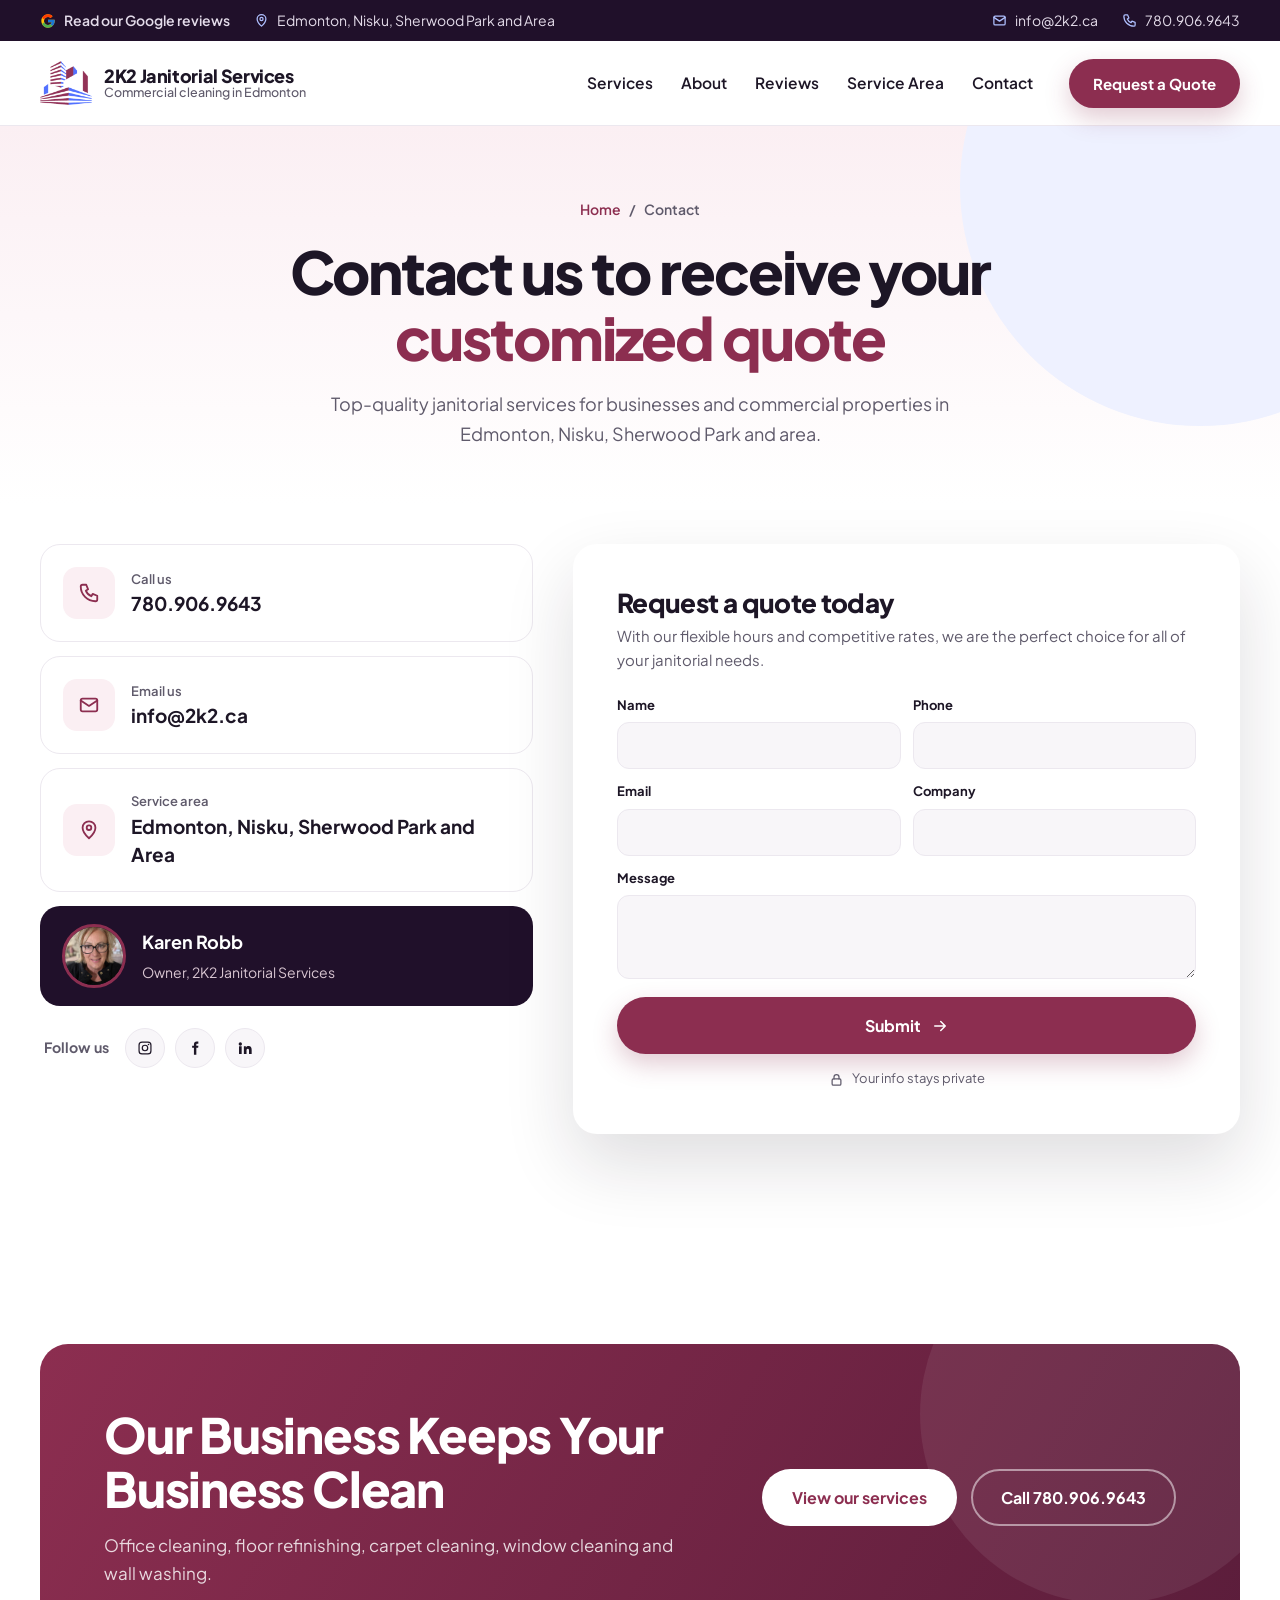
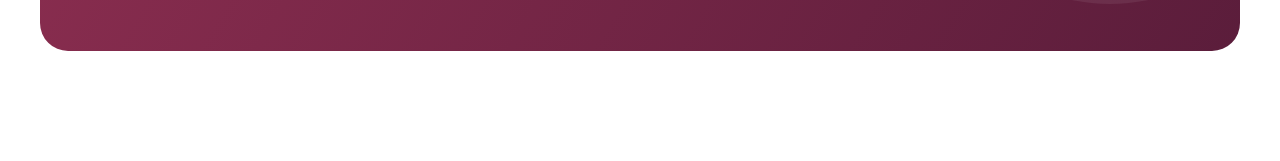
==== contact-v2.html @ 709d6f64 "Add Home V2 and Contact V2 pages (Maid Green style layout, owner section for Karen Robb, Google revi" ====
<!DOCTYPE html>
<html lang="en">
<head>
<meta charset="utf-8">
<meta name="viewport" content="width=device-width, initial-scale=1, viewport-fit=cover">
<title>Contact | 2K2 Janitorial Services</title>
<meta name="description" content="We promise and deliver satisfaction by personalising our service for you! Commercial and office cleaning in Edmonton, Nisku, Sherwood Park and area.">
<link rel="icon" href="images/2k2-logo.png">
<link rel="preconnect" href="https://fonts.googleapis.com">
<link rel="preconnect" href="https://fonts.gstatic.com" crossorigin>
<link href="https://fonts.googleapis.com/css2?family=Plus+Jakarta+Sans:wght@400;500;600;700;800&display=swap" rel="stylesheet">
<script>document.documentElement.classList.add('js')</script>
<link rel="stylesheet" href="css/v2.css">
</head>
<body>

<div class="strip">
  <div class="wrap">
    <div class="l">
      <a class="g" href="home-v2.html#reviews"><svg class="glogo" viewBox="0 0 48 48" aria-hidden="true"><path fill="#FFC107" d="M43.6 20.1H42V20H24v8h11.3C33.7 32.7 29.2 36 24 36c-6.6 0-12-5.4-12-12s5.4-12 12-12c3.1 0 5.8 1.2 7.9 3.1l5.7-5.7C34 6.1 29.3 4 24 4 13 4 4 13 4 24s9 20 20 20 20-9 20-20c0-1.3-.1-2.6-.4-3.9z"/><path fill="#FF3D00" d="m6.3 14.7 6.6 4.8C14.7 15.1 19 12 24 12c3.1 0 5.8 1.2 7.9 3.1l5.7-5.7C34 6.1 29.3 4 24 4 16.3 4 9.7 8.3 6.3 14.7z"/><path fill="#4CAF50" d="M24 44c5.2 0 9.9-2 13.4-5.2l-6.2-5.2C29.2 35.1 26.7 36 24 36c-5.2 0-9.6-3.3-11.3-8l-6.5 5C9.5 39.6 16.2 44 24 44z"/><path fill="#1976D2" d="M43.6 20.1H42V20H24v8h11.3c-.8 2.2-2.2 4.2-4.1 5.6l6.2 5.2C37 39.2 44 34 44 24c0-1.3-.1-2.6-.4-3.9z"/></svg><span id="stripRating">Read our Google reviews</span></a>
      <span style="display:inline-flex;align-items:center;gap:8px"><svg class="ico" viewBox="0 0 24 24"><path d="M12 21s-7-6.2-7-11.5a7 7 0 0 1 14 0C19 14.8 12 21 12 21z"/><circle cx="12" cy="9.5" r="2.5"/></svg>Edmonton, Nisku, Sherwood Park and Area</span>
    </div>
    <div class="r">
      <a href="mailto:info@2k2.ca?subject=Quote"><svg class="ico" viewBox="0 0 24 24"><rect x="3" y="5" width="18" height="14" rx="2"/><path d="m3 7 9 6 9-6"/></svg>info@2k2.ca</a>
      <a href="tel:1-780-906-9643"><svg class="ico" viewBox="0 0 24 24"><path d="M5 3h4l2 5-2.5 1.5a11 11 0 0 0 6 6L16 13l5 2v4a2 2 0 0 1-2 2A16 16 0 0 1 3 5a2 2 0 0 1 2-2z"/></svg>780.906.9643</a>
    </div>
  </div>
</div>

<header class="site" id="top">
  <div class="wrap">
    <a class="brand" href="home-v2.html"><img src="images/2k2-logo.png" alt="2K2 Janitorial Services logo"><b>2K2 Janitorial Services<small>Commercial cleaning in Edmonton</small></b></a>
    <nav class="main" aria-label="Main">
      <a href="home-v2.html#services">Services</a>
      <a href="home-v2.html#about">About</a>
      <a href="home-v2.html#reviews">Reviews</a>
      <a href="home-v2.html#service-area">Service Area</a>
      <a href="contact-v2.html">Contact</a>
    </nav>
    <a class="btn main" href="contact-v2.html">Request a Quote</a>
  </div>
</header>

<main>
  <section class="page-hero">
    <div class="wrap">
      <nav class="crumbs" aria-label="Breadcrumb"><a href="home-v2.html">Home</a><span>/</span>Contact</nav>
      <h1>Contact us to receive your <span>customized quote</span></h1>
      <p>Top-quality janitorial services for businesses and commercial properties in Edmonton, Nisku, Sherwood Park and area.</p>
    </div>
  </section>

  <section class="contact-main">
    <div class="wrap">
      <div class="c-info">
        <a class="c-card" href="tel:1-780-906-9643"><i><svg class="ico" viewBox="0 0 24 24"><path d="M5 3h4l2 5-2.5 1.5a11 11 0 0 0 6 6L16 13l5 2v4a2 2 0 0 1-2 2A16 16 0 0 1 3 5a2 2 0 0 1 2-2z"/></svg></i><span><small>Call us</small><b>780.906.9643</b></span></a>
        <a class="c-card" href="mailto:info@2k2.ca?subject=Quote"><i><svg class="ico" viewBox="0 0 24 24"><rect x="3" y="5" width="18" height="14" rx="2"/><path d="m3 7 9 6 9-6"/></svg></i><span><small>Email us</small><b>info@2k2.ca</b></span></a>
        <div class="c-card"><i><svg class="ico" viewBox="0 0 24 24"><path d="M12 21s-7-6.2-7-11.5a7 7 0 0 1 14 0C19 14.8 12 21 12 21z"/><circle cx="12" cy="9.5" r="2.5"/></svg></i><span><small>Service area</small><b>Edmonton, Nisku, Sherwood Park and Area</b></span></div>
        <div class="c-owner">
          <img src="images/karen-robb.jpg" alt="Karen Robb, owner of 2K2 Janitorial Services">
          <span><b>Karen Robb</b><small>Owner, 2K2 Janitorial Services</small></span>
        </div>
        <div class="c-follow"><small>Follow us</small><div class="social dark">
          <a href="https://www.instagram.com/2k2janitorial/?hl=en" aria-label="Instagram" target="_blank" rel="noopener"><svg viewBox="0 0 24 24"><path d="M12 7a5 5 0 1 0 0 10 5 5 0 0 0 0-10zm0 8.2a3.2 3.2 0 1 1 0-6.4 3.2 3.2 0 0 1 0 6.4zM17.3 5.5a1.2 1.2 0 1 0 0 2.4 1.2 1.2 0 0 0 0-2.4z"/><path d="M7.5 2.2h9a5.3 5.3 0 0 1 5.3 5.3v9a5.3 5.3 0 0 1-5.3 5.3h-9a5.3 5.3 0 0 1-5.3-5.3v-9a5.3 5.3 0 0 1 5.3-5.3zm0 1.8A3.5 3.5 0 0 0 4 7.5v9A3.5 3.5 0 0 0 7.5 20h9a3.5 3.5 0 0 0 3.5-3.5v-9A3.5 3.5 0 0 0 16.5 4h-9z"/></svg></a>
          <a href="https://www.facebook.com/2k2janitorial/" aria-label="Facebook" target="_blank" rel="noopener"><svg viewBox="0 0 24 24"><path d="M14 8.5V6.8c0-.8.2-1.2 1.4-1.2H17V2.4c-.3 0-1.3-.1-2.5-.1-2.5 0-4.1 1.5-4.1 4.3v1.9H7.7v3.3h2.7V22H14V11.8h2.7l.4-3.3H14z"/></svg></a>
          <a href="https://www.linkedin.com/company/2k2-janitorial/about/" aria-label="LinkedIn" target="_blank" rel="noopener"><svg viewBox="0 0 24 24"><path d="M4.98 3.5a2.5 2.5 0 1 1 0 5 2.5 2.5 0 0 1 0-5zM3 9.5h4V21H3V9.5zm6.5 0h3.8v1.6h.1c.5-1 1.8-2 3.8-2 4 0 4.8 2.6 4.8 6V21h-4v-5.1c0-1.2 0-2.8-1.7-2.8s-2 1.3-2 2.7V21h-4V9.5z"/></svg></a>
        </div></div>
      </div>

      <div class="quote big" id="quote">
        <h2>Request a quote today</h2>
        <p>With our flexible hours and competitive rates, we are the perfect choice for all of your janitorial needs.</p>
        <form id="quoteForm">
          <label>Name<input name="name" autocomplete="name" required></label>
          <label>Phone<input name="phone" type="tel" autocomplete="tel"></label>
          <label>Email<input name="email" type="email" autocomplete="email" required></label>
          <label>Company<input name="company" autocomplete="organization"></label>
          <label class="full">Message<textarea name="message"></textarea></label>
          <button class="btn main" type="submit">Submit <svg class="ico" viewBox="0 0 24 24"><path d="M5 12h14M13 6l6 6-6 6"/></svg></button>
          <p class="private"><svg class="ico" viewBox="0 0 24 24"><rect x="5" y="11" width="14" height="10" rx="2"/><path d="M8 11V8a4 4 0 0 1 8 0v3"/></svg>Your info stays private</p>
        </form>
        <div class="thanks" id="thanks" hidden><i><svg class="ico" viewBox="0 0 24 24"><path d="m5 12 5 5 9-10"/></svg></i><h3>Thanks for submitting!</h3><p>Your email app has opened with your details. Send it and we will be in touch.</p></div>
      </div>
    </div>
  </section>

  <section class="cta">
    <div class="wrap">
      <div class="cta-box">
        <div>
          <h2>Our Business Keeps Your Business Clean</h2>
          <p>Office cleaning, floor refinishing, carpet cleaning, window cleaning and wall washing.</p>
        </div>
        <div class="btns">
          <a class="btn white" href="home-v2.html#services">View our services</a>
          <a class="btn line" href="tel:1-780-906-9643">Call 780.906.9643</a>
        </div>
      </div>
    </div>
  </section>
</main>

<script>
document.getElementById('quoteForm').addEventListener('submit',function(e){
  e.preventDefault();
  var f=new FormData(this),body='';
  f.forEach(function(v,k){if(v)body+=k.charAt(0).toUpperCase()+k.slice(1)+': '+v+'\n'});
  location.href='mailto:info@2k2.ca?subject='+encodeURIComponent('Quote request'+(f.get('company')?': '+f.get('company'):''))+'&body='+encodeURIComponent(body);
  this.hidden=true;document.getElementById('thanks').hidden=false;
});
document.getElementById('yr').textContent=new Date().getFullYear();
</script>
</body>
</html>
---- css/v2.css ----
:root{
  --plum:#8C2E50; --plum-d:#6F2240; --plum-l:#FBEFF3;
  --blue:#4F6EF7; --blue-l:#EEF1FF;
  --ink:#1D1626; --muted:#5F5A6B; --bg:#FFFFFF; --soft:#F8F6F9; --line:#ECE8EF;
  --night:#20102A;
  --r:20px;
  --font:"Plus Jakarta Sans",system-ui,-apple-system,"Segoe UI",Roboto,Arial,sans-serif;
  color-scheme:light;
}
*,*::before,*::after{box-sizing:border-box}
html{scroll-behavior:smooth;scroll-padding-top:96px}
body{margin:0;font-family:var(--font);color:var(--ink);background:var(--bg);font-size:17px;line-height:1.65;-webkit-font-smoothing:antialiased;overflow-x:hidden}
img{max-width:100%;display:block}
a{color:inherit}
a:focus-visible,button:focus-visible,input:focus-visible,select:focus-visible,textarea:focus-visible{outline:3px solid var(--blue);outline-offset:2px}
.wrap{width:min(1200px,100% - 48px);margin-inline:auto}
h1,h2,h3{margin:0;line-height:1.12;letter-spacing:-.025em;font-weight:800}
.ico{fill:none;stroke:currentColor;stroke-width:2;stroke-linecap:round;stroke-linejoin:round}
.btn{display:inline-flex;align-items:center;justify-content:center;gap:10px;white-space:nowrap;text-decoration:none;font:700 16px var(--font);padding:16px 28px;border-radius:999px;border:2px solid transparent;cursor:pointer;transition:background .2s,color .2s,transform .2s,box-shadow .2s}
.btn svg{width:18px;height:18px;flex:none}
.btn:hover{transform:translateY(-2px)}
.btn.main{background:var(--plum);color:#fff;box-shadow:0 10px 24px rgba(140,46,80,.25)}
.btn.main:hover{background:var(--plum-d)}
.btn.out{border-color:var(--ink);color:var(--ink);background:transparent}
.btn.out:hover{background:var(--ink);color:#fff}
.btn.white{background:#fff;color:var(--plum)}
.eyebrow{display:inline-block;font-size:13px;font-weight:800;letter-spacing:.14em;text-transform:uppercase;color:var(--plum);margin-bottom:14px}
.sec-head{text-align:center;max-width:740px;margin:0 auto 56px}
.sec-head h2{font-size:clamp(32px,3.8vw,48px)}
.sec-head p{color:var(--muted);margin:16px 0 0}
.stars{display:inline-flex;gap:2px}
.stars svg{width:16px;height:16px;fill:#F5B400}
.js .reveal{opacity:0;transform:translateY(24px);transition:opacity .7s ease,transform .7s ease}
.js .reveal.in{opacity:1;transform:none}

/* top strip */
.strip{background:var(--night);color:#E4DCEA;font-size:14px}
.strip .wrap{display:flex;justify-content:space-between;align-items:center;gap:16px;padding:9px 0}
.strip a{text-decoration:none;display:inline-flex;align-items:center;gap:8px}
.strip a:hover{color:#fff}
.strip svg.ico{width:15px;height:15px;color:#AFC0FF}
.strip .l,.strip .r{display:flex;gap:24px;align-items:center}
.strip .g{display:inline-flex;align-items:center;gap:8px;font-weight:600}
.strip .g svg{width:16px;height:16px}

/* header */
header.site{position:sticky;top:0;z-index:50;background:#fff;border-bottom:1px solid var(--line)}
header.site .wrap{height:84px;display:flex;align-items:center;gap:36px}
.brand{display:flex;align-items:center;gap:12px;text-decoration:none}
.brand img{width:52px}
.brand b{font-size:18px;font-weight:800;line-height:1.1;letter-spacing:-.02em}
.brand b small{display:block;font-size:12.5px;font-weight:500;color:var(--muted);letter-spacing:0}
nav.main{display:flex;gap:28px;margin-left:auto}
nav.main a{text-decoration:none;font-weight:600;font-size:15.5px;color:var(--ink)}
nav.main a:hover{color:var(--plum)}
.badge-g{display:flex;align-items:center;gap:8px;padding:8px 14px;border:1px solid var(--line);border-radius:999px;font-size:13px;font-weight:700;text-decoration:none}
.badge-g svg{width:18px;height:18px}
header .btn{padding:13px 22px;font-size:15px}

/* hero */
.hero{position:relative;background:linear-gradient(180deg,var(--plum-l),#fff 85%);padding:64px 0 90px;overflow:hidden}
.hero::before{content:"";position:absolute;right:-180px;top:-160px;width:560px;height:560px;border-radius:50%;background:var(--blue-l)}
.hero .wrap{position:relative;display:grid;grid-template-columns:1.1fr .9fr;gap:56px;align-items:center}
.hero .loc{display:inline-flex;align-items:center;gap:8px;font-size:14px;font-weight:700;color:var(--plum);background:#fff;padding:8px 16px;border-radius:999px;box-shadow:0 4px 14px rgba(29,22,38,.06);margin-bottom:24px}
.hero .loc svg{width:16px;height:16px}
.hero h1{font-size:clamp(40px,5vw,66px);letter-spacing:-.035em}
.hero h1 span{color:var(--plum)}
.hero .sub{font-size:clamp(17px,1.4vw,19px);color:var(--muted);margin:22px 0 32px;max-width:32em}
.hero .ctas{display:flex;align-items:center;gap:18px;flex-wrap:wrap}
.hero .or{font-size:15px;color:var(--muted)}
.hero .or a{display:block;font-size:20px;font-weight:800;color:var(--ink);text-decoration:none}
.hero .ticks{list-style:none;padding:0;margin:36px 0 0;display:flex;gap:22px;flex-wrap:wrap}
.hero .ticks li{display:flex;align-items:center;gap:8px;font-weight:700;font-size:15px}
.hero .ticks svg{width:22px;height:22px;padding:4px;border-radius:50%;background:var(--plum);color:#fff}
.hero-photo{position:relative;margin-top:44px;border-radius:var(--r);overflow:hidden;aspect-ratio:16/7}
.hero-photo img{width:100%;height:100%;object-fit:cover;object-position:40% center}

.quote{background:#fff;border-radius:24px;padding:34px;box-shadow:0 30px 70px rgba(29,22,38,.14);position:relative}
.quote h2{font-size:26px}
.quote > p{margin:6px 0 22px;color:var(--muted);font-size:15px}
.quote form{display:grid;grid-template-columns:1fr 1fr;gap:12px}
.quote label{display:grid;gap:6px;font-size:13px;font-weight:700}
.quote label.full{grid-column:1/-1}
.quote input,.quote select,.quote textarea{width:100%;font:500 15px var(--font);color:var(--ink);padding:13px 14px;border-radius:12px;border:1.5px solid var(--line);background:var(--soft)}
.quote textarea{min-height:84px;resize:vertical}
.quote input:focus,.quote select:focus,.quote textarea:focus{border-color:var(--plum);background:#fff;outline:none}
.quote .btn{grid-column:1/-1;width:100%;margin-top:6px}
.quote .private{grid-column:1/-1;display:flex;align-items:center;justify-content:center;gap:8px;font-size:13px;color:var(--muted);margin:2px 0 0}
.quote .private svg{width:15px;height:15px}

/* services */
.services{padding:110px 0}
.svc-grid{display:grid;grid-template-columns:repeat(3,1fr);gap:24px}
.svc{background:#fff;border:1px solid var(--line);border-radius:var(--r);overflow:hidden;display:flex;flex-direction:column;transition:transform .3s,box-shadow .3s}
.svc:hover{transform:translateY(-6px);box-shadow:0 24px 50px rgba(29,22,38,.1)}
.svc .pic{aspect-ratio:16/10;position:relative}
.svc .pic img{width:100%;height:100%;object-fit:cover}
.svc .ic{position:absolute;left:22px;bottom:-26px;width:56px;height:56px;border-radius:16px;background:var(--plum);color:#fff;display:grid;place-items:center;box-shadow:0 10px 22px rgba(140,46,80,.3)}
.svc .ic svg{width:26px;height:26px}
.svc .body{padding:42px 26px 28px;display:flex;flex-direction:column;flex:1}
.svc h3{font-size:22px;margin-bottom:8px}
.svc p{margin:0 0 18px;color:var(--muted);font-size:15.5px}
.svc a.more{margin-top:auto;font-weight:700;color:var(--plum);text-decoration:none}
.svc a.more:hover{text-decoration:underline}
.svc.big{grid-column:span 2;flex-direction:row}
.svc.big .pic{aspect-ratio:auto;flex:1.1}
.svc.big .body{flex:1;padding:34px 34px 30px 40px}
.svc.big .ic{bottom:22px}
.rooms{list-style:none;padding:0;margin:0 0 20px;display:grid;grid-template-columns:1fr 1fr;gap:8px 16px}
.rooms li{display:flex;gap:8px;align-items:center;font-weight:600;font-size:15px}
.rooms li svg{width:18px;height:18px;color:var(--plum);flex:none}
.svc.wall{background:var(--plum);color:#fff;border:0}
.svc.wall .body{padding:34px 28px;justify-content:center}
.svc.wall .ic{position:static;background:#fff;color:var(--plum);margin-bottom:22px}
.svc.wall p{color:rgba(255,255,255,.85)}
.svc.wall a.more{color:#fff}

/* why */
.why{padding:110px 0;background:var(--soft)}
.why-grid{display:grid;grid-template-columns:repeat(4,1fr);gap:22px}
.why-card{background:#fff;border-radius:var(--r);padding:32px 26px;border:1px solid var(--line)}
.why-card i{width:54px;height:54px;border-radius:50%;background:var(--blue-l);color:var(--blue);display:grid;place-items:center;margin-bottom:20px}
.why-card i svg{width:26px;height:26px}
.why-card h3{font-size:20px;margin-bottom:8px}
.why-card p{margin:0;color:var(--muted);font-size:15.5px}

/* about + owner */
.about{padding:120px 0}
.about .wrap{display:grid;grid-template-columns:1fr 1fr;gap:70px;align-items:center}
.duo{display:grid;grid-template-columns:1.25fr 1fr;gap:18px;align-items:end}
.duo .a{border-radius:var(--r);overflow:hidden;aspect-ratio:3/4}
.duo .a img{width:100%;height:100%;object-fit:cover;object-position:28% center}
.duo .b{display:grid;gap:18px}
.duo .b .ph{border-radius:var(--r);overflow:hidden;aspect-ratio:1}
.duo .b .ph img{width:100%;height:100%;object-fit:cover}
.duo .b .tag{background:var(--plum);color:#fff;border-radius:var(--r);padding:22px}
.duo .b .tag b{display:block;font-size:20px;line-height:1.2}
.duo .b .tag span{font-size:14px;opacity:.85}
.about h2{font-size:clamp(32px,3.6vw,46px);margin-bottom:20px}
.about p{color:var(--muted);margin:0 0 16px}
.about .links{display:flex;gap:16px;flex-wrap:wrap;align-items:center;margin-top:28px}

.owner{padding:0 0 120px}
.owner-card{display:grid;grid-template-columns:400px 1fr;background:var(--night);color:#fff;border-radius:28px;overflow:hidden;position:relative}
.owner-card::after{content:"";position:absolute;right:-90px;bottom:-90px;width:300px;height:300px;border-radius:50%;border:48px solid rgba(79,110,247,.18)}
.owner-pic{position:relative;padding:36px 0 36px 36px}
.owner-pic .frame{position:relative;border-radius:22px;overflow:hidden;aspect-ratio:1;box-shadow:16px 16px 0 var(--plum)}
.owner-pic img{width:100%;height:100%;object-fit:cover;object-position:center 30%}
.owner-txt{padding:56px 64px 56px 64px;position:relative;z-index:1;align-self:center}
.owner-txt .eyebrow{color:#C3CDFF}
.owner-txt h2{font-size:clamp(32px,3.4vw,44px)}
.owner-txt .role{display:block;color:#D9C6D2;font-weight:600;margin:8px 0 22px}
.owner-txt p{color:rgba(255,255,255,.8);margin:0 0 16px;max-width:36em}
.owner-txt blockquote{margin:24px 0 0;padding:18px 0 0 22px;border-left:4px solid var(--blue);font-size:20px;font-weight:700;line-height:1.4;color:#fff}

/* reviews */
.reviews{padding:110px 0;background:var(--soft)}
.g-sum{display:inline-flex;align-items:center;gap:14px;background:#fff;border:1px solid var(--line);border-radius:999px;padding:10px 22px 10px 12px;margin-top:22px;text-decoration:none}
.g-sum svg.glogo{width:30px;height:30px}
.g-sum b{font-size:15px}
.g-sum span{font-size:13px;color:var(--muted);display:block}
.r-grid{display:grid;grid-template-columns:repeat(3,1fr);gap:22px}
.r-card{background:#fff;border:1px solid var(--line);border-radius:var(--r);padding:28px;display:flex;flex-direction:column;gap:16px}
.r-card .top{display:flex;justify-content:space-between;align-items:center}
.r-card .top svg.glogo{width:22px;height:22px}
.r-card blockquote{margin:0;flex:1;font-size:16px}
.r-card .who{display:flex;align-items:center;gap:12px}
.r-card .who i{width:42px;height:42px;border-radius:50%;background:var(--plum);color:#fff;font-style:normal;font-weight:800;display:grid;place-items:center}
.r-card .who b{display:block;font-size:15px}
.r-card .who small{color:var(--muted);font-size:13px;display:flex;align-items:center;gap:4px}
.r-card .who small svg{width:14px;height:14px;color:#1E8E3E}
.r-empty{background:#fff;border:1px solid var(--line);border-radius:24px;padding:44px;display:grid;grid-template-columns:auto 1fr auto;gap:30px;align-items:center}
.r-empty .gbig{width:80px;height:80px;border-radius:50%;background:var(--soft);display:grid;place-items:center}
.r-empty .gbig svg{width:44px;height:44px}
.r-empty h3{font-size:26px;margin-bottom:6px}
.r-empty p{margin:0;color:var(--muted)}
.r-empty .btns{display:flex;gap:12px;flex-wrap:wrap}

/* cta band */
.cta{padding:110px 0}
.cta-box{position:relative;overflow:hidden;border-radius:28px;background:linear-gradient(120deg,var(--plum),#5B1D3B);color:#fff;padding:64px;display:grid;grid-template-columns:1fr auto;gap:40px;align-items:center}
.cta-box::before{content:"";position:absolute;right:-60px;top:-120px;width:380px;height:380px;border-radius:50%;background:rgba(255,255,255,.07)}
.cta-box h2{font-size:clamp(32px,3.8vw,50px);position:relative}
.cta-box p{margin:14px 0 0;color:rgba(255,255,255,.82);position:relative;max-width:34em}
.cta-box .btns{display:flex;gap:14px;flex-wrap:wrap;position:relative}
.cta-box .btn.line{border-color:rgba(255,255,255,.5);color:#fff}

/* service area */
.area{padding:0 0 120px}
.area-grid{display:grid;grid-template-columns:repeat(4,1fr);gap:16px}
.area-grid div{display:flex;align-items:center;gap:12px;padding:22px;border-radius:16px;border:1px solid var(--line);background:#fff;font-weight:700;font-size:18px}
.area-grid svg{width:38px;height:38px;padding:9px;border-radius:12px;background:var(--plum-l);color:var(--plum);flex:none}

/* footer */
footer.site{background:var(--night);color:#D2C8DA;padding:76px 0 0;font-size:15px}
footer.site .cols{display:grid;grid-template-columns:1.5fr 1fr 1fr 1.3fr;gap:44px;padding-bottom:56px}
footer.site .f-brand{display:flex;align-items:center;gap:12px;text-decoration:none;color:#fff;margin-bottom:16px}
footer.site .f-brand span{width:58px;height:52px;border-radius:12px;background:#fff;display:grid;place-items:center;padding:6px}
footer.site .f-brand img{width:100%;height:100%;object-fit:contain}
footer.site .f-brand b{font-size:19px;line-height:1.15}
footer.site h3{font-size:16px;color:#fff;margin-bottom:16px;letter-spacing:0}
footer.site ul{list-style:none;padding:0;margin:0;display:grid;gap:10px}
footer.site a{text-decoration:none;color:#D2C8DA}
footer.site a:hover{color:#fff}
footer.site p{margin:0 0 16px}
.social{display:flex;gap:10px}
.social a{width:40px;height:40px;border-radius:50%;display:grid;place-items:center;background:rgba(255,255,255,.08)}
.social a:hover{background:var(--plum)}
.social svg{width:16px;height:16px;fill:#fff}
footer.site .bottom{border-top:1px solid rgba(255,255,255,.1);padding:22px 0;display:flex;justify-content:space-between;gap:16px;flex-wrap:wrap;font-size:14px;color:#A398AE}
footer.site .bottom a{color:#fff;font-weight:700}

@media (max-width:1080px){
  nav.main,.badge-g{display:none}
  header .btn{margin-left:auto}
  .hero .wrap,.about .wrap{grid-template-columns:1fr}
  .svc-grid{grid-template-columns:1fr 1fr}
  .svc.big{grid-column:1/-1}
  .why-grid,.area-grid{grid-template-columns:1fr 1fr}
  .owner-card{grid-template-columns:1fr}
  .owner-pic{padding:36px 36px 0;max-width:420px}
  .owner-txt{padding:40px 36px 48px}
  .r-grid{grid-template-columns:1fr 1fr}
  .r-empty{grid-template-columns:auto 1fr}
  .r-empty .btns{grid-column:1/-1}
  .cta-box{grid-template-columns:1fr}
  footer.site .cols{grid-template-columns:1fr 1fr}
}
@media (max-width:720px){
  .wrap{width:calc(100% - 32px)}
  .strip .l{display:none}
  .strip .wrap{justify-content:center}
  header.site .wrap{height:72px}
  .brand b small{display:none}
  header .btn{padding:11px 16px;font-size:14px}
  .hero{padding:40px 0 70px}
  .quote{padding:24px}
  .quote form{grid-template-columns:1fr}
  .services,.why,.about,.reviews,.cta{padding:80px 0}
  .owner,.area{padding-bottom:80px}
  .svc-grid,.why-grid,.r-grid{grid-template-columns:1fr}
  .svc.big{flex-direction:column}
  .svc.big .pic{aspect-ratio:16/10}
  .svc.big .ic{bottom:-26px}
  .svc.big .body{padding:42px 26px 28px}
  .rooms{grid-template-columns:1fr}
  .owner-pic{padding:24px 24px 0}
  .owner-txt{padding:32px 24px 40px}
  .r-empty{grid-template-columns:1fr;padding:30px 24px}
  .cta-box{padding:40px 26px}
  .area-grid{grid-template-columns:1fr}
  footer.site .cols{grid-template-columns:1fr}
}

/* ===== contact page ===== */
.page-hero{background:linear-gradient(180deg,var(--plum-l),#fff);padding:72px 0 56px;position:relative;overflow:hidden}
.page-hero::before{content:"";position:absolute;right:-160px;top:-180px;width:480px;height:480px;border-radius:50%;background:var(--blue-l)}
.page-hero .wrap{position:relative;max-width:860px;text-align:center}
.crumbs{font-size:14px;font-weight:600;color:var(--muted);margin-bottom:18px;display:flex;gap:8px;justify-content:center}
.crumbs a{color:var(--plum);text-decoration:none}
.page-hero h1{font-size:clamp(36px,4.6vw,60px);letter-spacing:-.035em}
.page-hero h1 span{color:var(--plum)}
.page-hero p{color:var(--muted);font-size:18px;margin:18px auto 0;max-width:36em}
.contact-main{padding:40px 0 100px}
.contact-main .wrap{display:grid;grid-template-columns:.85fr 1.15fr;gap:40px;align-items:start}
.c-info{display:grid;gap:14px}
.c-card{display:flex;align-items:center;gap:16px;padding:22px;border-radius:var(--r);border:1px solid var(--line);background:#fff;text-decoration:none;transition:border-color .2s,transform .2s}
a.c-card:hover{border-color:var(--plum);transform:translateY(-2px)}
.c-card i{width:52px;height:52px;border-radius:14px;background:var(--plum-l);color:var(--plum);display:grid;place-items:center;flex:none}
.c-card i svg{width:22px;height:22px}
.c-card small{display:block;font-size:13px;color:var(--muted);font-weight:600}
.c-card b{font-size:19px;line-height:1.3}
.c-owner{display:flex;align-items:center;gap:16px;padding:18px 22px;border-radius:var(--r);background:var(--night);color:#fff}
.c-owner img{width:64px;height:64px;border-radius:50%;object-fit:cover;object-position:center 30%;border:3px solid var(--plum)}
.c-owner b{display:block;font-size:18px}
.c-owner small{color:#D9C6D2;font-size:14px}
.c-follow{display:flex;align-items:center;gap:16px;padding:8px 4px}
.c-follow small{font-weight:700;color:var(--muted)}
.social.dark a{background:var(--soft);border:1px solid var(--line)}
.social.dark svg{fill:var(--ink)}
.social.dark a:hover{background:var(--plum);border-color:var(--plum)}
.social.dark a:hover svg{fill:#fff}
.quote.big{padding:44px}
.quote .thanks{text-align:center;padding:30px 0}
.quote .thanks i{width:64px;height:64px;border-radius:50%;background:var(--plum);color:#fff;display:inline-grid;place-items:center;margin-bottom:16px}
.quote .thanks i svg{width:30px;height:30px}
.quote .thanks h3{font-size:26px}
.quote .thanks p{color:var(--muted)}
@media (max-width:1080px){.contact-main .wrap{grid-template-columns:1fr}}
@media (max-width:720px){.quote.big{padding:26px}.page-hero{padding:48px 0 36px}}
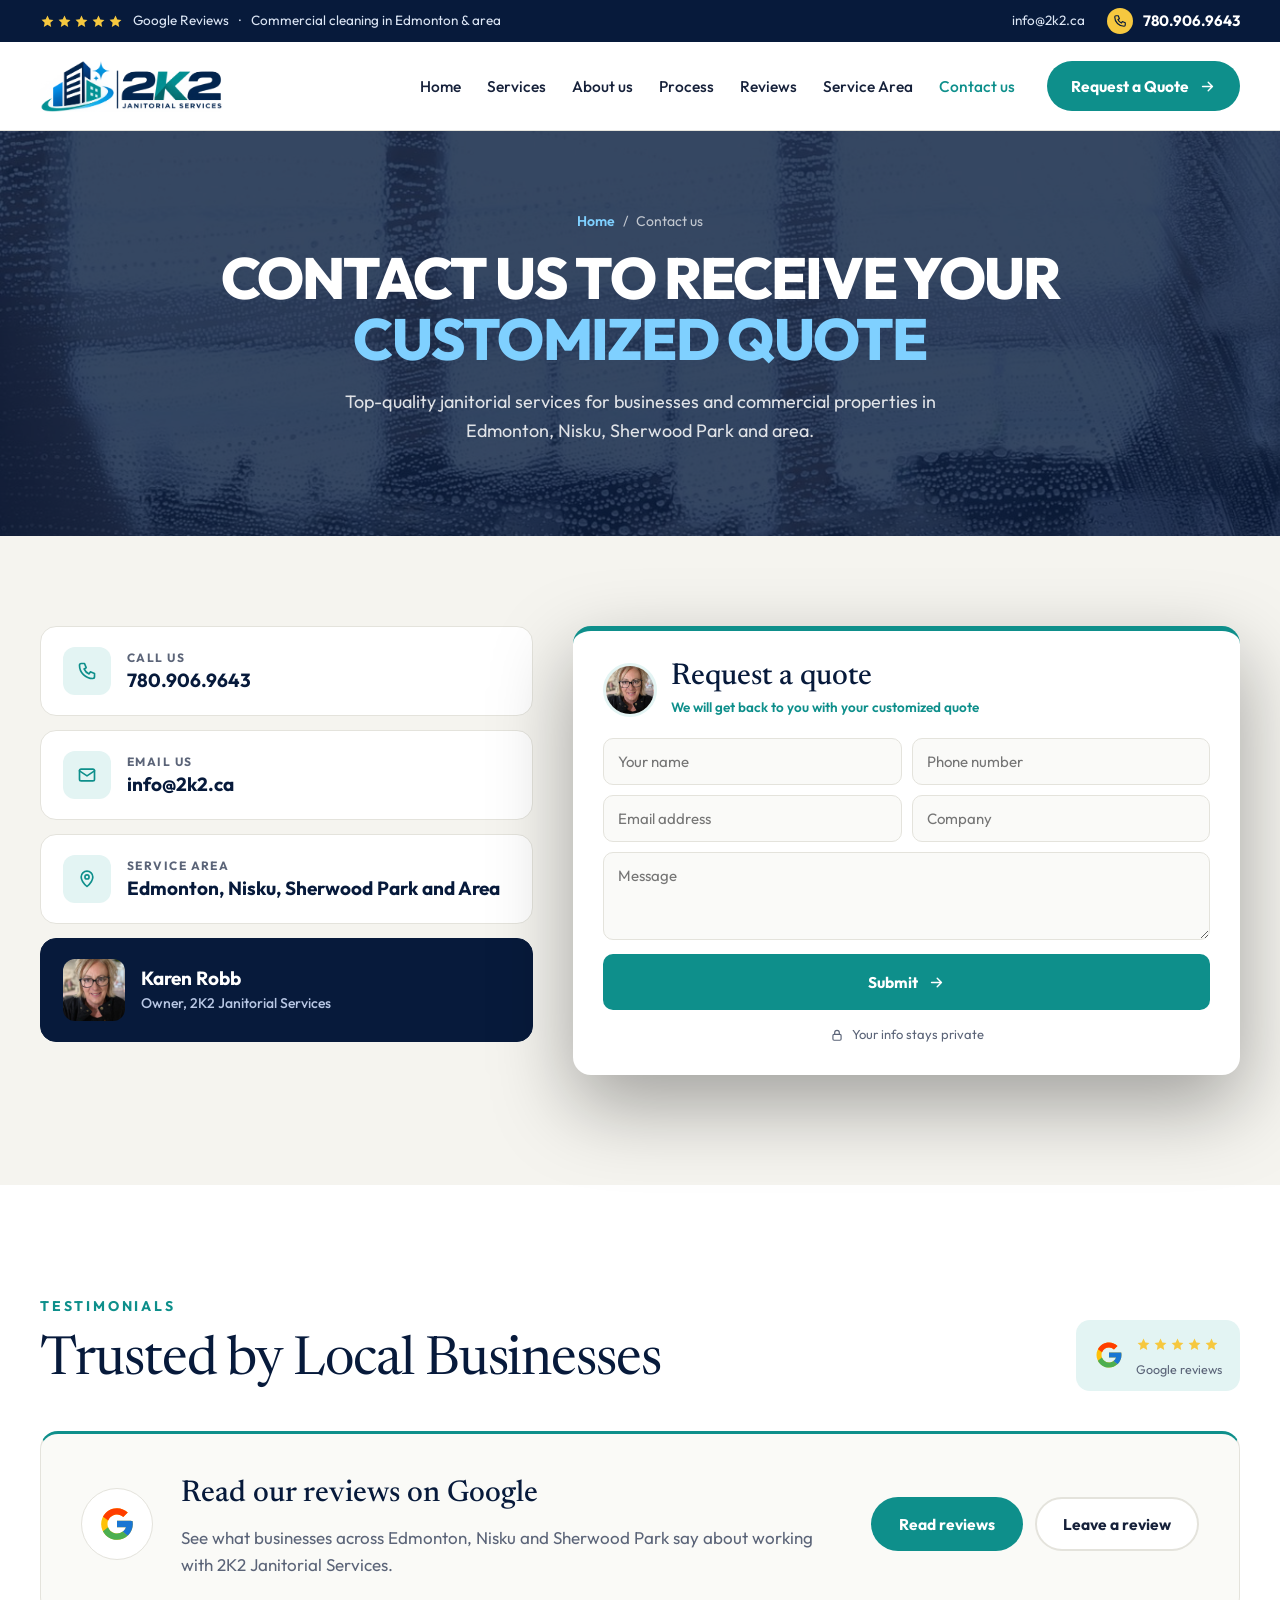
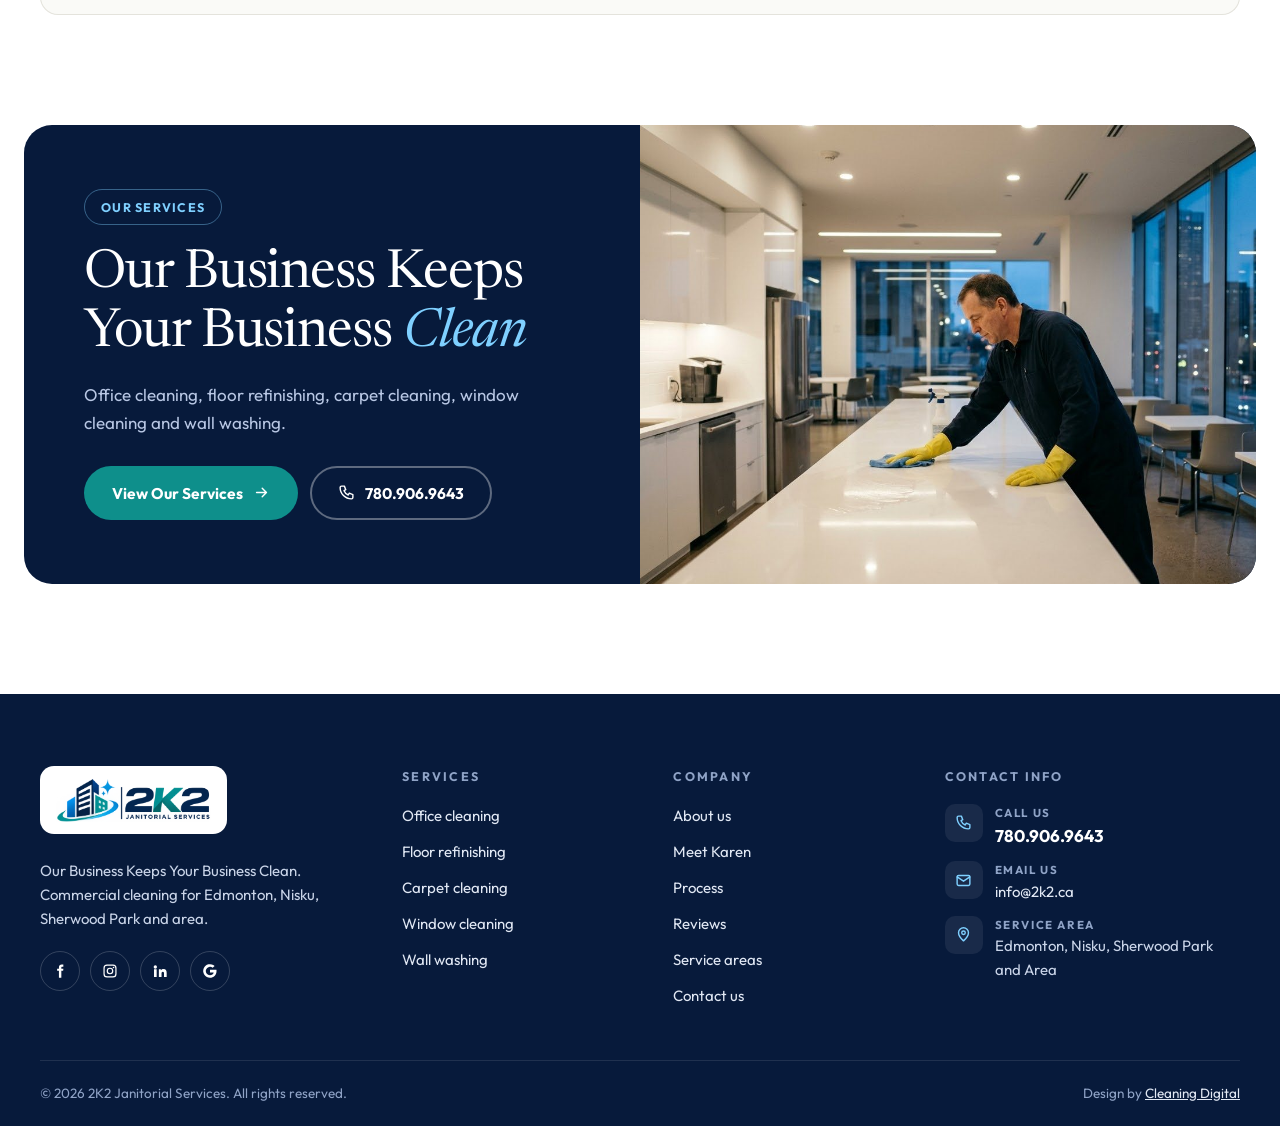
==== commit b39239fa: "Home V2 + Contact V2: rebuild in Maid Green Fox Valley layout with new 2K2 logo and navy/teal palett" ====
--- a/contact-v2.html
+++ b/contact-v2.html
@@ -4,111 +4,203 @@
 <meta charset="utf-8">
 <meta name="viewport" content="width=device-width, initial-scale=1, viewport-fit=cover">
 <title>Contact | 2K2 Janitorial Services</title>
-<meta name="description" content="We promise and deliver satisfaction by personalising our service for you! Commercial and office cleaning in Edmonton, Nisku, Sherwood Park and area.">
-<link rel="icon" href="images/2k2-logo.png">
+<meta name="description" content="Contact 2K2 Janitorial Services to receive your customized quote. Commercial cleaning in Edmonton, Nisku, Sherwood Park and area.">
+<link rel="icon" href="images/2k2-logo-new.png">
 <link rel="preconnect" href="https://fonts.googleapis.com">
 <link rel="preconnect" href="https://fonts.gstatic.com" crossorigin>
-<link href="https://fonts.googleapis.com/css2?family=Plus+Jakarta+Sans:wght@400;500;600;700;800&display=swap" rel="stylesheet">
+<link href="https://fonts.googleapis.com/css2?family=Outfit:wght@400;500;600;700;800&family=Newsreader:ital,opsz,wght@0,6..72,400;0,6..72,500;1,6..72,400;1,6..72,500&family=Bricolage+Grotesque:opsz,wght@12..96,700&display=swap" rel="stylesheet">
+<link rel="stylesheet" href="css/v2.css">
 <script>document.documentElement.classList.add('js')</script>
-<link rel="stylesheet" href="css/v2.css">
 </head>
 <body>
 
 <div class="strip">
   <div class="wrap">
-    <div class="l">
-      <a class="g" href="home-v2.html#reviews"><svg class="glogo" viewBox="0 0 48 48" aria-hidden="true"><path fill="#FFC107" d="M43.6 20.1H42V20H24v8h11.3C33.7 32.7 29.2 36 24 36c-6.6 0-12-5.4-12-12s5.4-12 12-12c3.1 0 5.8 1.2 7.9 3.1l5.7-5.7C34 6.1 29.3 4 24 4 13 4 4 13 4 24s9 20 20 20 20-9 20-20c0-1.3-.1-2.6-.4-3.9z"/><path fill="#FF3D00" d="m6.3 14.7 6.6 4.8C14.7 15.1 19 12 24 12c3.1 0 5.8 1.2 7.9 3.1l5.7-5.7C34 6.1 29.3 4 24 4 16.3 4 9.7 8.3 6.3 14.7z"/><path fill="#4CAF50" d="M24 44c5.2 0 9.9-2 13.4-5.2l-6.2-5.2C29.2 35.1 26.7 36 24 36c-5.2 0-9.6-3.3-11.3-8l-6.5 5C9.5 39.6 16.2 44 24 44z"/><path fill="#1976D2" d="M43.6 20.1H42V20H24v8h11.3c-.8 2.2-2.2 4.2-4.1 5.6l6.2 5.2C37 39.2 44 34 44 24c0-1.3-.1-2.6-.4-3.9z"/></svg><span id="stripRating">Read our Google reviews</span></a>
-      <span style="display:inline-flex;align-items:center;gap:8px"><svg class="ico" viewBox="0 0 24 24"><path d="M12 21s-7-6.2-7-11.5a7 7 0 0 1 14 0C19 14.8 12 21 12 21z"/><circle cx="12" cy="9.5" r="2.5"/></svg>Edmonton, Nisku, Sherwood Park and Area</span>
-    </div>
+    <div class="l"><span class="stars"><svg viewBox="0 0 24 24"><path d="m12 2.5 2.9 6.1 6.6.8-4.9 4.6 1.3 6.6L12 17.3l-5.9 3.3 1.3-6.6-4.9-4.6 6.6-.8z"/></svg><svg viewBox="0 0 24 24"><path d="m12 2.5 2.9 6.1 6.6.8-4.9 4.6 1.3 6.6L12 17.3l-5.9 3.3 1.3-6.6-4.9-4.6 6.6-.8z"/></svg><svg viewBox="0 0 24 24"><path d="m12 2.5 2.9 6.1 6.6.8-4.9 4.6 1.3 6.6L12 17.3l-5.9 3.3 1.3-6.6-4.9-4.6 6.6-.8z"/></svg><svg viewBox="0 0 24 24"><path d="m12 2.5 2.9 6.1 6.6.8-4.9 4.6 1.3 6.6L12 17.3l-5.9 3.3 1.3-6.6-4.9-4.6 6.6-.8z"/></svg><svg viewBox="0 0 24 24"><path d="m12 2.5 2.9 6.1 6.6.8-4.9 4.6 1.3 6.6L12 17.3l-5.9 3.3 1.3-6.6-4.9-4.6 6.6-.8z"/></svg></span><span class="g-strip">Google Reviews</span><span>·</span><span>Commercial cleaning in Edmonton &amp; area</span></div>
     <div class="r">
-      <a href="mailto:info@2k2.ca?subject=Quote"><svg class="ico" viewBox="0 0 24 24"><rect x="3" y="5" width="18" height="14" rx="2"/><path d="m3 7 9 6 9-6"/></svg>info@2k2.ca</a>
-      <a href="tel:1-780-906-9643"><svg class="ico" viewBox="0 0 24 24"><path d="M5 3h4l2 5-2.5 1.5a11 11 0 0 0 6 6L16 13l5 2v4a2 2 0 0 1-2 2A16 16 0 0 1 3 5a2 2 0 0 1 2-2z"/></svg>780.906.9643</a>
+      <a href="mailto:info@2k2.ca?subject=Quote">info@2k2.ca</a>
+      <a class="ph" href="tel:1-780-906-9643"><i><svg class="ico" viewBox="0 0 24 24"><path d="M5 3h4l2 5-2.5 1.5a11 11 0 0 0 6 6L16 13l5 2v4a2 2 0 0 1-2 2A16 16 0 0 1 3 5a2 2 0 0 1 2-2z"/></svg></i>780.906.9643</a>
     </div>
   </div>
 </div>
 
-<header class="site" id="top">
+<header class="site">
   <div class="wrap">
-    <a class="brand" href="home-v2.html"><img src="images/2k2-logo.png" alt="2K2 Janitorial Services logo"><b>2K2 Janitorial Services<small>Commercial cleaning in Edmonton</small></b></a>
+    <a class="logo" href="home-v2.html"><img src="images/2k2-logo-new.png" alt="2K2 Janitorial Services" width="960" height="273"></a>
     <nav class="main" aria-label="Main">
+      <a href="home-v2.html">Home</a>
       <a href="home-v2.html#services">Services</a>
-      <a href="home-v2.html#about">About</a>
+      <a href="home-v2.html#about">About us</a>
+      <a href="home-v2.html#how">Process</a>
       <a href="home-v2.html#reviews">Reviews</a>
       <a href="home-v2.html#service-area">Service Area</a>
-      <a href="contact-v2.html">Contact</a>
+      <a href="contact-v2.html" class="cur">Contact us</a>
     </nav>
-    <a class="btn main" href="contact-v2.html">Request a Quote</a>
+    <a class="btn teal" href="contact-v2.html">Request a Quote <svg class="ico" viewBox="0 0 24 24"><path d="M5 12h14M13 6l6 6-6 6"/></svg></a>
   </div>
 </header>
 
 <main>
   <section class="page-hero">
+    <div class="bg"><img src="images/window-glass-band.jpg" alt=""></div>
     <div class="wrap">
-      <nav class="crumbs" aria-label="Breadcrumb"><a href="home-v2.html">Home</a><span>/</span>Contact</nav>
+      <nav class="crumbs" aria-label="Breadcrumb"><a href="home-v2.html">Home</a><span>/</span><span>Contact us</span></nav>
       <h1>Contact us to receive your <span>customized quote</span></h1>
       <p>Top-quality janitorial services for businesses and commercial properties in Edmonton, Nisku, Sherwood Park and area.</p>
     </div>
   </section>
 
-  <section class="contact-main">
+  <section class="contact-sec">
     <div class="wrap">
-      <div class="c-info">
-        <a class="c-card" href="tel:1-780-906-9643"><i><svg class="ico" viewBox="0 0 24 24"><path d="M5 3h4l2 5-2.5 1.5a11 11 0 0 0 6 6L16 13l5 2v4a2 2 0 0 1-2 2A16 16 0 0 1 3 5a2 2 0 0 1 2-2z"/></svg></i><span><small>Call us</small><b>780.906.9643</b></span></a>
-        <a class="c-card" href="mailto:info@2k2.ca?subject=Quote"><i><svg class="ico" viewBox="0 0 24 24"><rect x="3" y="5" width="18" height="14" rx="2"/><path d="m3 7 9 6 9-6"/></svg></i><span><small>Email us</small><b>info@2k2.ca</b></span></a>
-        <div class="c-card"><i><svg class="ico" viewBox="0 0 24 24"><path d="M12 21s-7-6.2-7-11.5a7 7 0 0 1 14 0C19 14.8 12 21 12 21z"/><circle cx="12" cy="9.5" r="2.5"/></svg></i><span><small>Service area</small><b>Edmonton, Nisku, Sherwood Park and Area</b></span></div>
-        <div class="c-owner">
-          <img src="images/karen-robb.jpg" alt="Karen Robb, owner of 2K2 Janitorial Services">
-          <span><b>Karen Robb</b><small>Owner, 2K2 Janitorial Services</small></span>
+      <div class="cinfo">
+        <a href="tel:1-780-906-9643"><i><svg class="ico" viewBox="0 0 24 24"><path d="M5 3h4l2 5-2.5 1.5a11 11 0 0 0 6 6L16 13l5 2v4a2 2 0 0 1-2 2A16 16 0 0 1 3 5a2 2 0 0 1 2-2z"/></svg></i><span><small>Call us</small><b>780.906.9643</b></span></a>
+        <a href="mailto:info@2k2.ca?subject=Quote"><i><svg class="ico" viewBox="0 0 24 24"><rect x="3" y="5" width="18" height="14" rx="2"/><path d="m3 7 9 6 9-6"/></svg></i><span><small>Email us</small><b>info@2k2.ca</b></span></a>
+        <div class="ci"><i><svg class="ico" viewBox="0 0 24 24"><path d="M12 21s-7-6.2-7-11.5a7 7 0 0 1 14 0C19 14.8 12 21 12 21z"/><circle cx="12" cy="9.5" r="2.5"/></svg></i><span><small>Service area</small><b>Edmonton, Nisku, Sherwood Park and Area</b></span></div>
+        <div class="ci owner-row"><img src="images/karen-robb.jpg" alt="Karen Robb"><span><b>Karen Robb</b><small>Owner, 2K2 Janitorial Services</small></span></div>
+      </div>
+      <div class="qcard">
+        <div class="top"><img src="images/karen-robb.jpg" alt="Karen Robb, owner"><div><h2>Request a quote</h2><small>We will get back to you with your customized quote</small></div></div>
+        <form class="quoteForm">
+          <input name="name" placeholder="Your name" autocomplete="name" aria-label="Name" required>
+          <input name="phone" type="tel" placeholder="Phone number" autocomplete="tel" aria-label="Phone">
+          <input name="email" type="email" placeholder="Email address" autocomplete="email" aria-label="Email" required>
+          <input name="company" placeholder="Company" autocomplete="organization" aria-label="Company">
+          <textarea class="full" name="message" placeholder="Message" aria-label="Message"></textarea>
+          <button class="btn teal" type="submit">Submit <svg class="ico" viewBox="0 0 24 24"><path d="M5 12h14M13 6l6 6-6 6"/></svg></button>
+          <p class="priv"><svg class="ico" viewBox="0 0 24 24"><rect x="5" y="11" width="14" height="10" rx="2"/><path d="M8 11V8a4 4 0 0 1 8 0v3"/></svg>Your info stays private</p>
+        </form>
+        <div class="thanks" hidden><i><svg class="ico" viewBox="0 0 24 24"><path d="m5 12 5 5 9-10"/></svg></i><h3>Thanks for submitting!</h3><p>Your email app has opened with your details. Send it and we will be in touch.</p></div>
+      </div>
+    </div>
+  </section>
+
+  <section class="reviews" style="padding-bottom:40px">
+    <div class="wrap">
+      <div class="head">
+        <div><span class="kicker">Testimonials</span><h2 class="serif-h">Trusted by Local Businesses</h2></div>
+        <a class="g-score g-link" href="#" target="_blank" rel="noopener"><span class="n g-num"><svg viewBox="0 0 48 48" aria-hidden="true"><path fill="#FFC107" d="M43.6 20.1H42V20H24v8h11.3C33.7 32.7 29.2 36 24 36c-6.6 0-12-5.4-12-12s5.4-12 12-12c3.1 0 5.8 1.2 7.9 3.1l5.7-5.7C34 6.1 29.3 4 24 4 13 4 4 13 4 24s9 20 20 20 20-9 20-20c0-1.3-.1-2.6-.4-3.9z"/><path fill="#FF3D00" d="m6.3 14.7 6.6 4.8C14.7 15.1 19 12 24 12c3.1 0 5.8 1.2 7.9 3.1l5.7-5.7C34 6.1 29.3 4 24 4 16.3 4 9.7 8.3 6.3 14.7z"/><path fill="#4CAF50" d="M24 44c5.2 0 9.9-2 13.4-5.2l-6.2-5.2C29.2 35.1 26.7 36 24 36c-5.2 0-9.6-3.3-11.3-8l-6.5 5C9.5 39.6 16.2 44 24 44z"/><path fill="#1976D2" d="M43.6 20.1H42V20H24v8h11.3c-.8 2.2-2.2 4.2-4.1 5.6l6.2 5.2C37 39.2 44 34 44 24c0-1.3-.1-2.6-.4-3.9z"/></svg></span><span><span class="stars"><svg viewBox="0 0 24 24"><path d="m12 2.5 2.9 6.1 6.6.8-4.9 4.6 1.3 6.6L12 17.3l-5.9 3.3 1.3-6.6-4.9-4.6 6.6-.8z"/></svg><svg viewBox="0 0 24 24"><path d="m12 2.5 2.9 6.1 6.6.8-4.9 4.6 1.3 6.6L12 17.3l-5.9 3.3 1.3-6.6-4.9-4.6 6.6-.8z"/></svg><svg viewBox="0 0 24 24"><path d="m12 2.5 2.9 6.1 6.6.8-4.9 4.6 1.3 6.6L12 17.3l-5.9 3.3 1.3-6.6-4.9-4.6 6.6-.8z"/></svg><svg viewBox="0 0 24 24"><path d="m12 2.5 2.9 6.1 6.6.8-4.9 4.6 1.3 6.6L12 17.3l-5.9 3.3 1.3-6.6-4.9-4.6 6.6-.8z"/></svg><svg viewBox="0 0 24 24"><path d="m12 2.5 2.9 6.1 6.6.8-4.9 4.6 1.3 6.6L12 17.3l-5.9 3.3 1.3-6.6-4.9-4.6 6.6-.8z"/></svg></span><small class="g-count">Google reviews</small></span></a>
+      </div>
+      <div id="reviewMount"></div>
+    </div>
+  </section>
+
+  <section class="final" style="padding-top:70px">
+    <div class="final-box">
+      <div class="txt">
+        <span class="pill">Our services</span>
+        <h2 class="serif-h">Our Business Keeps<br>Your Business <em>Clean</em></h2>
+        <p>Office cleaning, floor refinishing, carpet cleaning, window cleaning and wall washing.</p>
+        <div class="btns"><a class="btn teal" href="home-v2.html#services">View Our Services <svg class="ico" viewBox="0 0 24 24"><path d="M5 12h14M13 6l6 6-6 6"/></svg></a><a class="btn line" href="tel:1-780-906-9643"><svg class="ico" viewBox="0 0 24 24"><path d="M5 3h4l2 5-2.5 1.5a11 11 0 0 0 6 6L16 13l5 2v4a2 2 0 0 1-2 2A16 16 0 0 1 3 5a2 2 0 0 1 2-2z"/></svg>780.906.9643</a></div>
+      </div>
+      <div class="pic"><img src="images/office-cleaning.jpg" alt="Janitor wiping down an office lunchroom counter" loading="lazy" style="object-position:60% center"></div>
+    </div>
+  </section>
+</main>
+
+<footer class="site">
+  <div class="wrap">
+    <div class="cols">
+      <div>
+        <a class="flogo" href="home-v2.html"><img src="images/2k2-logo-new.png" alt="2K2 Janitorial Services"></a>
+        <p>Our Business Keeps Your Business Clean. Commercial cleaning for Edmonton, Nisku, Sherwood Park and area.</p>
+        <div class="social">
+          <a href="https://www.facebook.com/2k2janitorial/" aria-label="Facebook" target="_blank" rel="noopener"><svg viewBox="0 0 24 24"><path d="M14 8.5V6.8c0-.8.2-1.2 1.4-1.2H17V2.4c-.3 0-1.3-.1-2.5-.1-2.5 0-4.1 1.5-4.1 4.3v1.9H7.7v3.3h2.7V22H14V11.8h2.7l.4-3.3H14z"/></svg></a>
+          <a href="https://www.instagram.com/2k2janitorial/?hl=en" aria-label="Instagram" target="_blank" rel="noopener"><svg viewBox="0 0 24 24"><path d="M12 7a5 5 0 1 0 0 10 5 5 0 0 0 0-10zm0 8.2a3.2 3.2 0 1 1 0-6.4 3.2 3.2 0 0 1 0 6.4zM17.3 5.5a1.2 1.2 0 1 0 0 2.4 1.2 1.2 0 0 0 0-2.4z"/><path d="M7.5 2.2h9a5.3 5.3 0 0 1 5.3 5.3v9a5.3 5.3 0 0 1-5.3 5.3h-9a5.3 5.3 0 0 1-5.3-5.3v-9a5.3 5.3 0 0 1 5.3-5.3zm0 1.8A3.5 3.5 0 0 0 4 7.5v9A3.5 3.5 0 0 0 7.5 20h9a3.5 3.5 0 0 0 3.5-3.5v-9A3.5 3.5 0 0 0 16.5 4h-9z"/></svg></a>
+          <a href="https://www.linkedin.com/company/2k2-janitorial/about/" aria-label="LinkedIn" target="_blank" rel="noopener"><svg viewBox="0 0 24 24"><path d="M4.98 3.5a2.5 2.5 0 1 1 0 5 2.5 2.5 0 0 1 0-5zM3 9.5h4V21H3V9.5zm6.5 0h3.8v1.6h.1c.5-1 1.8-2 3.8-2 4 0 4.8 2.6 4.8 6V21h-4v-5.1c0-1.2 0-2.8-1.7-2.8s-2 1.3-2 2.7V21h-4V9.5z"/></svg></a>
+          <a class="g-social" href="#" aria-label="Google reviews" target="_blank" rel="noopener"><svg viewBox="0 0 24 24"><path d="M21.6 10.2H12v3.9h5.5c-.5 2.5-2.7 4.1-5.5 4.1a6.2 6.2 0 1 1 4-10.9l2.9-2.8A10.2 10.2 0 1 0 12 22.2c5.3 0 9.8-3.8 9.8-10.2 0-.6-.1-1.2-.2-1.8z"/></svg></a>
         </div>
-        <div class="c-follow"><small>Follow us</small><div class="social dark">
-          <a href="https://www.instagram.com/2k2janitorial/?hl=en" aria-label="Instagram" target="_blank" rel="noopener"><svg viewBox="0 0 24 24"><path d="M12 7a5 5 0 1 0 0 10 5 5 0 0 0 0-10zm0 8.2a3.2 3.2 0 1 1 0-6.4 3.2 3.2 0 0 1 0 6.4zM17.3 5.5a1.2 1.2 0 1 0 0 2.4 1.2 1.2 0 0 0 0-2.4z"/><path d="M7.5 2.2h9a5.3 5.3 0 0 1 5.3 5.3v9a5.3 5.3 0 0 1-5.3 5.3h-9a5.3 5.3 0 0 1-5.3-5.3v-9a5.3 5.3 0 0 1 5.3-5.3zm0 1.8A3.5 3.5 0 0 0 4 7.5v9A3.5 3.5 0 0 0 7.5 20h9a3.5 3.5 0 0 0 3.5-3.5v-9A3.5 3.5 0 0 0 16.5 4h-9z"/></svg></a>
-          <a href="https://www.facebook.com/2k2janitorial/" aria-label="Facebook" target="_blank" rel="noopener"><svg viewBox="0 0 24 24"><path d="M14 8.5V6.8c0-.8.2-1.2 1.4-1.2H17V2.4c-.3 0-1.3-.1-2.5-.1-2.5 0-4.1 1.5-4.1 4.3v1.9H7.7v3.3h2.7V22H14V11.8h2.7l.4-3.3H14z"/></svg></a>
-          <a href="https://www.linkedin.com/company/2k2-janitorial/about/" aria-label="LinkedIn" target="_blank" rel="noopener"><svg viewBox="0 0 24 24"><path d="M4.98 3.5a2.5 2.5 0 1 1 0 5 2.5 2.5 0 0 1 0-5zM3 9.5h4V21H3V9.5zm6.5 0h3.8v1.6h.1c.5-1 1.8-2 3.8-2 4 0 4.8 2.6 4.8 6V21h-4v-5.1c0-1.2 0-2.8-1.7-2.8s-2 1.3-2 2.7V21h-4V9.5z"/></svg></a>
-        </div></div>
-      </div>
-
-      <div class="quote big" id="quote">
-        <h2>Request a quote today</h2>
-        <p>With our flexible hours and competitive rates, we are the perfect choice for all of your janitorial needs.</p>
-        <form id="quoteForm">
-          <label>Name<input name="name" autocomplete="name" required></label>
-          <label>Phone<input name="phone" type="tel" autocomplete="tel"></label>
-          <label>Email<input name="email" type="email" autocomplete="email" required></label>
-          <label>Company<input name="company" autocomplete="organization"></label>
-          <label class="full">Message<textarea name="message"></textarea></label>
-          <button class="btn main" type="submit">Submit <svg class="ico" viewBox="0 0 24 24"><path d="M5 12h14M13 6l6 6-6 6"/></svg></button>
-          <p class="private"><svg class="ico" viewBox="0 0 24 24"><rect x="5" y="11" width="14" height="10" rx="2"/><path d="M8 11V8a4 4 0 0 1 8 0v3"/></svg>Your info stays private</p>
-        </form>
-        <div class="thanks" id="thanks" hidden><i><svg class="ico" viewBox="0 0 24 24"><path d="m5 12 5 5 9-10"/></svg></i><h3>Thanks for submitting!</h3><p>Your email app has opened with your details. Send it and we will be in touch.</p></div>
-      </div>
-    </div>
-  </section>
-
-  <section class="cta">
-    <div class="wrap">
-      <div class="cta-box">
-        <div>
-          <h2>Our Business Keeps Your Business Clean</h2>
-          <p>Office cleaning, floor refinishing, carpet cleaning, window cleaning and wall washing.</p>
-        </div>
-        <div class="btns">
-          <a class="btn white" href="home-v2.html#services">View our services</a>
-          <a class="btn line" href="tel:1-780-906-9643">Call 780.906.9643</a>
-        </div>
-      </div>
-    </div>
-  </section>
-</main>
-
+      </div>
+      <div>
+        <h3>Services</h3>
+        <ul>
+          <li><a href="home-v2.html#services">Office cleaning</a></li>
+          <li><a href="home-v2.html#services">Floor refinishing</a></li>
+          <li><a href="home-v2.html#services">Carpet cleaning</a></li>
+          <li><a href="home-v2.html#services">Window cleaning</a></li>
+          <li><a href="home-v2.html#services">Wall washing</a></li>
+        </ul>
+      </div>
+      <div>
+        <h3>Company</h3>
+        <ul>
+          <li><a href="home-v2.html#about">About us</a></li>
+          <li><a href="home-v2.html#owner">Meet Karen</a></li>
+          <li><a href="home-v2.html#how">Process</a></li>
+          <li><a href="home-v2.html#reviews">Reviews</a></li>
+          <li><a href="home-v2.html#service-area">Service areas</a></li>
+          <li><a href="contact-v2.html">Contact us</a></li>
+        </ul>
+      </div>
+      <div>
+        <h3>Contact info</h3>
+        <ul class="fcontact">
+          <li><i><svg class="ico" viewBox="0 0 24 24"><path d="M5 3h4l2 5-2.5 1.5a11 11 0 0 0 6 6L16 13l5 2v4a2 2 0 0 1-2 2A16 16 0 0 1 3 5a2 2 0 0 1 2-2z"/></svg></i><span><small>Call us</small><a href="tel:1-780-906-9643"><b>780.906.9643</b></a></span></li>
+          <li><i><svg class="ico" viewBox="0 0 24 24"><rect x="3" y="5" width="18" height="14" rx="2"/><path d="m3 7 9 6 9-6"/></svg></i><span><small>Email us</small><a href="mailto:info@2k2.ca">info@2k2.ca</a></span></li>
+          <li><i><svg class="ico" viewBox="0 0 24 24"><path d="M12 21s-7-6.2-7-11.5a7 7 0 0 1 14 0C19 14.8 12 21 12 21z"/><circle cx="12" cy="9.5" r="2.5"/></svg></i><span><small>Service area</small>Edmonton, Nisku, Sherwood Park and Area</span></li>
+        </ul>
+      </div>
+    </div>
+    <div class="bottom">
+      <span>© <span class="yr">2026</span> 2K2 Janitorial Services. All rights reserved.</span>
+      <span>Design by <a href="https://cleaningdigital.ca/" target="_blank" rel="noopener">Cleaning Digital</a></span>
+    </div>
+  </div>
+</footer>
 <script>
-document.getElementById('quoteForm').addEventListener('submit',function(e){
-  e.preventDefault();
-  var f=new FormData(this),body='';
-  f.forEach(function(v,k){if(v)body+=k.charAt(0).toUpperCase()+k.slice(1)+': '+v+'\n'});
-  location.href='mailto:info@2k2.ca?subject='+encodeURIComponent('Quote request'+(f.get('company')?': '+f.get('company'):''))+'&body='+encodeURIComponent(body);
-  this.hidden=true;document.getElementById('thanks').hidden=false;
+/* ===== GOOGLE REVIEWS =====
+   Paste real reviews from the 2K2 Google Business Profile here.
+   Example: {name:"Client Name", stars:5, text:"Review text"}
+   While the list is empty, the reviews section shows a "Read our reviews on Google" panel. */
+var GOOGLE_REVIEWS = [];
+var GOOGLE_RATING = null;   // e.g. 5.0
+var GOOGLE_COUNT  = null;   // e.g. 24
+var GOOGLE_REVIEWS_URL = "https://www.google.com/search?q=2K2+Janitorial+Services+reviews";
+var GOOGLE_WRITE_URL   = "https://www.google.com/search?q=2K2+Janitorial+Services";
+
+(function(){
+  var STAR='<svg viewBox="0 0 24 24"><path d="m12 2.5 2.9 6.1 6.6.8-4.9 4.6 1.3 6.6L12 17.3l-5.9 3.3 1.3-6.6-4.9-4.6 6.6-.8z"/></svg>', GL='<svg viewBox="0 0 48 48" aria-hidden="true"><path fill="#FFC107" d="M43.6 20.1H42V20H24v8h11.3C33.7 32.7 29.2 36 24 36c-6.6 0-12-5.4-12-12s5.4-12 12-12c3.1 0 5.8 1.2 7.9 3.1l5.7-5.7C34 6.1 29.3 4 24 4 13 4 4 13 4 24s9 20 20 20 20-9 20-20c0-1.3-.1-2.6-.4-3.9z"/><path fill="#FF3D00" d="m6.3 14.7 6.6 4.8C14.7 15.1 19 12 24 12c3.1 0 5.8 1.2 7.9 3.1l5.7-5.7C34 6.1 29.3 4 24 4 16.3 4 9.7 8.3 6.3 14.7z"/><path fill="#4CAF50" d="M24 44c5.2 0 9.9-2 13.4-5.2l-6.2-5.2C29.2 35.1 26.7 36 24 36c-5.2 0-9.6-3.3-11.3-8l-6.5 5C9.5 39.6 16.2 44 24 44z"/><path fill="#1976D2" d="M43.6 20.1H42V20H24v8h11.3c-.8 2.2-2.2 4.2-4.1 5.6l6.2 5.2C37 39.2 44 34 44 24c0-1.3-.1-2.6-.4-3.9z"/></svg>';
+  function stars(n){var s='';for(var i=0;i<Math.round(n||5);i++)s+=STAR;return '<span class="stars">'+s+'</span>'}
+  function esc(t){return String(t).replace(/[&<>"]/g,function(c){return{'&':'&amp;','<':'&lt;','>':'&gt;','"':'&quot;'}[c]})}
+  function initials(n){return n.split(/\s+/).map(function(w){return w.charAt(0)}).join('').slice(0,2).toUpperCase()}
+  document.querySelectorAll('.g-social,.g-link').forEach(function(a){a.href=GOOGLE_REVIEWS_URL});
+  if(GOOGLE_RATING){
+    var label=GOOGLE_RATING.toFixed(1)+(GOOGLE_COUNT?' · '+GOOGLE_COUNT+' Google Reviews':' Google Reviews');
+    document.querySelectorAll('.g-strip').forEach(function(e){e.textContent=label});
+    document.querySelectorAll('.g-num').forEach(function(e){e.textContent=GOOGLE_RATING.toFixed(1)});
+    document.querySelectorAll('.g-count').forEach(function(e){e.textContent=GOOGLE_COUNT?GOOGLE_COUNT+' Google reviews':'Google reviews'});
+  }
+  var m=document.getElementById('reviewMount');
+  if(!m)return;
+  if(GOOGLE_REVIEWS.length){
+    var h='<div class="r-track">';
+    GOOGLE_REVIEWS.forEach(function(r){
+      h+='<article class="rcard"><div class="top">'+stars(r.stars)+'<span>GOOGLE</span></div><blockquote>'+esc(r.text)+'</blockquote><div class="who"><i>'+initials(r.name)+'</i><span><b>'+esc(r.name)+'</b><small>Verified review</small></span></div></article>';
+    });
+    m.innerHTML=h+'</div>';
+  }else{
+    m.innerHTML='<div class="r-empty"><div class="gl">'+GL+'</div><div><h3>Read our reviews on Google</h3><p>See what businesses across Edmonton, Nisku and Sherwood Park say about working with 2K2 Janitorial Services.</p></div><div class="btns"><a class="btn teal" href="'+GOOGLE_REVIEWS_URL+'" target="_blank" rel="noopener">Read reviews</a><a class="btn ghost" href="'+GOOGLE_WRITE_URL+'" target="_blank" rel="noopener">Leave a review</a></div></div>';
+  }
+})();
+
+/* quote forms: open an email to info@2k2.ca with the details filled in */
+document.querySelectorAll('.quoteForm').forEach(function(form){
+  form.addEventListener('submit',function(e){
+    e.preventDefault();
+    var f=new FormData(form),body='';
+    f.forEach(function(v,k){if(v)body+=k.charAt(0).toUpperCase()+k.slice(1)+': '+v+'\n'});
+    location.href='mailto:info@2k2.ca?subject='+encodeURIComponent('Quote request'+(f.get('company')?': '+f.get('company'):''))+'&body='+encodeURIComponent(body);
+    form.hidden=true;form.parentNode.querySelector('.thanks').hidden=false;
+  });
 });
-document.getElementById('yr').textContent=new Date().getFullYear();
+
+document.querySelectorAll('.yr').forEach(function(e){e.textContent=new Date().getFullYear()});
+
+(function(){
+  var els=document.querySelectorAll('.reveal');
+  if(!('IntersectionObserver' in window)){els.forEach(function(e){e.classList.add('in')});return}
+  var io=new IntersectionObserver(function(es){es.forEach(function(e){if(e.isIntersecting){e.target.classList.add('in');io.unobserve(e.target)}})},{threshold:.12});
+  els.forEach(function(e){io.observe(e)});
+})();
 </script>
 </body>
 </html>
--- a/css/v2.css
+++ b/css/v2.css
@@ -1,290 +1,370 @@
 :root{
-  --plum:#8C2E50; --plum-d:#6F2240; --plum-l:#FBEFF3;
-  --blue:#4F6EF7; --blue-l:#EEF1FF;
-  --ink:#1D1626; --muted:#5F5A6B; --bg:#FFFFFF; --soft:#F8F6F9; --line:#ECE8EF;
-  --night:#20102A;
-  --r:20px;
-  --font:"Plus Jakarta Sans",system-ui,-apple-system,"Segoe UI",Roboto,Arial,sans-serif;
+  --navy:#0A2350; --navy-2:#0F2E63; --deep:#071A3B;
+  --teal:#0E8F8B; --teal-d:#0A7471; --teal-l:#E3F4F3;
+  --blue:#1E8BE0; --sky:#7FD0FF; --yellow:#F6C83F;
+  --cream:#F5F4EF; --white:#FFFFFF; --ink:#16213A; --muted:#5B6478; --line:#E4E3DC;
+  --sans:"Outfit",system-ui,-apple-system,"Segoe UI",Roboto,Arial,sans-serif;
+  --serif:"Newsreader",Georgia,serif;
+  --grot:"Bricolage Grotesque","Outfit",sans-serif;
   color-scheme:light;
 }
 *,*::before,*::after{box-sizing:border-box}
-html{scroll-behavior:smooth;scroll-padding-top:96px}
-body{margin:0;font-family:var(--font);color:var(--ink);background:var(--bg);font-size:17px;line-height:1.65;-webkit-font-smoothing:antialiased;overflow-x:hidden}
+html{scroll-behavior:smooth;scroll-padding-top:100px}
+body{margin:0;font-family:var(--sans);color:var(--ink);background:var(--white);font-size:17px;line-height:1.6;-webkit-font-smoothing:antialiased;overflow-x:hidden}
 img{max-width:100%;display:block}
 a{color:inherit}
 a:focus-visible,button:focus-visible,input:focus-visible,select:focus-visible,textarea:focus-visible{outline:3px solid var(--blue);outline-offset:2px}
 .wrap{width:min(1200px,100% - 48px);margin-inline:auto}
-h1,h2,h3{margin:0;line-height:1.12;letter-spacing:-.025em;font-weight:800}
+h1,h2,h3{margin:0}
 .ico{fill:none;stroke:currentColor;stroke-width:2;stroke-linecap:round;stroke-linejoin:round}
-.btn{display:inline-flex;align-items:center;justify-content:center;gap:10px;white-space:nowrap;text-decoration:none;font:700 16px var(--font);padding:16px 28px;border-radius:999px;border:2px solid transparent;cursor:pointer;transition:background .2s,color .2s,transform .2s,box-shadow .2s}
-.btn svg{width:18px;height:18px;flex:none}
+.stars{display:inline-flex;gap:2px;color:var(--yellow)}
+.stars svg{width:15px;height:15px;fill:currentColor}
+
+/* type */
+.kicker{display:block;font-size:14px;font-weight:700;letter-spacing:.2em;text-transform:uppercase;color:var(--teal);margin-bottom:14px}
+.serif-h{font-family:var(--serif);font-weight:400;font-size:clamp(36px,4.2vw,56px);line-height:1.1;letter-spacing:-.02em;color:var(--deep)}
+.serif-h em{font-style:italic;color:var(--teal)}
+.grot-h{font-family:var(--grot);font-weight:700;font-size:clamp(38px,4.4vw,60px);line-height:1;letter-spacing:-.04em}
+
+/* buttons */
+.btn{display:inline-flex;align-items:center;justify-content:center;gap:10px;white-space:nowrap;text-decoration:none;font:700 15.5px var(--sans);padding:15px 26px;border-radius:999px;border:2px solid transparent;cursor:pointer;transition:background .2s,color .2s,transform .2s,border-color .2s}
+.btn svg{width:17px;height:17px;flex:none}
 .btn:hover{transform:translateY(-2px)}
-.btn.main{background:var(--plum);color:#fff;box-shadow:0 10px 24px rgba(140,46,80,.25)}
-.btn.main:hover{background:var(--plum-d)}
-.btn.out{border-color:var(--ink);color:var(--ink);background:transparent}
-.btn.out:hover{background:var(--ink);color:#fff}
-.btn.white{background:#fff;color:var(--plum)}
-.eyebrow{display:inline-block;font-size:13px;font-weight:800;letter-spacing:.14em;text-transform:uppercase;color:var(--plum);margin-bottom:14px}
-.sec-head{text-align:center;max-width:740px;margin:0 auto 56px}
-.sec-head h2{font-size:clamp(32px,3.8vw,48px)}
-.sec-head p{color:var(--muted);margin:16px 0 0}
-.stars{display:inline-flex;gap:2px}
-.stars svg{width:16px;height:16px;fill:#F5B400}
-.js .reveal{opacity:0;transform:translateY(24px);transition:opacity .7s ease,transform .7s ease}
+.btn.teal{background:var(--teal);color:#fff}
+.btn.teal:hover{background:var(--teal-d)}
+.btn.navy{background:var(--deep);color:#fff}
+.btn.navy:hover{background:var(--navy-2)}
+.btn.yellow{background:var(--yellow);color:var(--deep);padding:8px 8px 8px 24px}
+.btn.yellow b{width:38px;height:38px;border-radius:50%;background:var(--deep);color:#fff;display:grid;place-items:center}
+.btn.ghost{border-color:var(--line);background:#fff;color:var(--ink)}
+.btn.ghost:hover{border-color:var(--ink)}
+.btn.blue{background:var(--sky);color:var(--deep)}
+.ulink{font-weight:700;text-decoration:none;border-bottom:2px solid var(--yellow);padding-bottom:2px}
+
+.js .reveal{opacity:0;transform:translateY(22px);transition:opacity .7s ease,transform .7s ease}
 .js .reveal.in{opacity:1;transform:none}
 
 /* top strip */
-.strip{background:var(--night);color:#E4DCEA;font-size:14px}
-.strip .wrap{display:flex;justify-content:space-between;align-items:center;gap:16px;padding:9px 0}
-.strip a{text-decoration:none;display:inline-flex;align-items:center;gap:8px}
-.strip a:hover{color:#fff}
-.strip svg.ico{width:15px;height:15px;color:#AFC0FF}
-.strip .l,.strip .r{display:flex;gap:24px;align-items:center}
-.strip .g{display:inline-flex;align-items:center;gap:8px;font-weight:600}
-.strip .g svg{width:16px;height:16px}
+.strip{background:var(--deep);color:#DCE6F5;font-size:13.5px}
+.strip .wrap{display:flex;justify-content:space-between;align-items:center;gap:16px;padding:8px 0}
+.strip .l{display:flex;align-items:center;gap:10px}
+.strip .r{display:flex;align-items:center;gap:22px}
+.strip a{text-decoration:none}
+.strip .ph{display:inline-flex;align-items:center;gap:10px;font-weight:700;color:#fff;font-size:15px}
+.strip .ph i{width:26px;height:26px;border-radius:50%;background:var(--yellow);color:var(--deep);display:grid;place-items:center}
+.strip .ph i svg{width:14px;height:14px}
 
 /* header */
-header.site{position:sticky;top:0;z-index:50;background:#fff;border-bottom:1px solid var(--line)}
-header.site .wrap{height:84px;display:flex;align-items:center;gap:36px}
-.brand{display:flex;align-items:center;gap:12px;text-decoration:none}
-.brand img{width:52px}
-.brand b{font-size:18px;font-weight:800;line-height:1.1;letter-spacing:-.02em}
-.brand b small{display:block;font-size:12.5px;font-weight:500;color:var(--muted);letter-spacing:0}
-nav.main{display:flex;gap:28px;margin-left:auto}
-nav.main a{text-decoration:none;font-weight:600;font-size:15.5px;color:var(--ink)}
-nav.main a:hover{color:var(--plum)}
-.badge-g{display:flex;align-items:center;gap:8px;padding:8px 14px;border:1px solid var(--line);border-radius:999px;font-size:13px;font-weight:700;text-decoration:none}
-.badge-g svg{width:18px;height:18px}
-header .btn{padding:13px 22px;font-size:15px}
+header.site{position:sticky;top:0;z-index:60;background:#fff;box-shadow:0 1px 0 var(--line)}
+header.site .wrap{height:88px;display:flex;align-items:center;gap:32px}
+.logo img{height:52px;width:auto}
+nav.main{display:flex;gap:26px;margin-left:auto}
+nav.main a{text-decoration:none;font-weight:500;font-size:15.5px;color:var(--ink);transition:color .2s}
+nav.main a:hover,nav.main a.cur{color:var(--teal)}
+header .btn{padding:13px 22px}
 
 /* hero */
-.hero{position:relative;background:linear-gradient(180deg,var(--plum-l),#fff 85%);padding:64px 0 90px;overflow:hidden}
-.hero::before{content:"";position:absolute;right:-180px;top:-160px;width:560px;height:560px;border-radius:50%;background:var(--blue-l)}
-.hero .wrap{position:relative;display:grid;grid-template-columns:1.1fr .9fr;gap:56px;align-items:center}
-.hero .loc{display:inline-flex;align-items:center;gap:8px;font-size:14px;font-weight:700;color:var(--plum);background:#fff;padding:8px 16px;border-radius:999px;box-shadow:0 4px 14px rgba(29,22,38,.06);margin-bottom:24px}
-.hero .loc svg{width:16px;height:16px}
-.hero h1{font-size:clamp(40px,5vw,66px);letter-spacing:-.035em}
-.hero h1 span{color:var(--plum)}
-.hero .sub{font-size:clamp(17px,1.4vw,19px);color:var(--muted);margin:22px 0 32px;max-width:32em}
-.hero .ctas{display:flex;align-items:center;gap:18px;flex-wrap:wrap}
-.hero .or{font-size:15px;color:var(--muted)}
-.hero .or a{display:block;font-size:20px;font-weight:800;color:var(--ink);text-decoration:none}
-.hero .ticks{list-style:none;padding:0;margin:36px 0 0;display:flex;gap:22px;flex-wrap:wrap}
-.hero .ticks li{display:flex;align-items:center;gap:8px;font-weight:700;font-size:15px}
-.hero .ticks svg{width:22px;height:22px;padding:4px;border-radius:50%;background:var(--plum);color:#fff}
-.hero-photo{position:relative;margin-top:44px;border-radius:var(--r);overflow:hidden;aspect-ratio:16/7}
-.hero-photo img{width:100%;height:100%;object-fit:cover;object-position:40% center}
-
-.quote{background:#fff;border-radius:24px;padding:34px;box-shadow:0 30px 70px rgba(29,22,38,.14);position:relative}
-.quote h2{font-size:26px}
-.quote > p{margin:6px 0 22px;color:var(--muted);font-size:15px}
-.quote form{display:grid;grid-template-columns:1fr 1fr;gap:12px}
-.quote label{display:grid;gap:6px;font-size:13px;font-weight:700}
-.quote label.full{grid-column:1/-1}
-.quote input,.quote select,.quote textarea{width:100%;font:500 15px var(--font);color:var(--ink);padding:13px 14px;border-radius:12px;border:1.5px solid var(--line);background:var(--soft)}
-.quote textarea{min-height:84px;resize:vertical}
-.quote input:focus,.quote select:focus,.quote textarea:focus{border-color:var(--plum);background:#fff;outline:none}
-.quote .btn{grid-column:1/-1;width:100%;margin-top:6px}
-.quote .private{grid-column:1/-1;display:flex;align-items:center;justify-content:center;gap:8px;font-size:13px;color:var(--muted);margin:2px 0 0}
-.quote .private svg{width:15px;height:15px}
+.hero{position:relative;color:#fff;overflow:hidden;background:var(--deep)}
+.hero .bg{position:absolute;inset:0}
+.hero .bg img{width:100%;height:100%;object-fit:cover;object-position:40% center}
+.hero .bg::after{content:"";position:absolute;inset:0;background:linear-gradient(90deg,rgba(7,26,59,.86) 0%,rgba(7,26,59,.66) 50%,rgba(7,26,59,.45) 100%)}
+.hero .wrap{position:relative;display:grid;grid-template-columns:1.1fr .9fr;gap:56px;align-items:center;padding:84px 0 96px}
+.loc-pill{display:inline-flex;align-items:center;gap:10px;background:var(--teal);color:#fff;font-weight:700;font-size:14px;letter-spacing:.06em;text-transform:uppercase;padding:9px 18px 9px 10px;border-radius:999px;margin-bottom:26px}
+.loc-pill i{width:22px;height:22px;border-radius:50%;background:var(--deep);display:grid;place-items:center}
+.loc-pill i::after{content:"";width:8px;height:8px;border-radius:50%;background:var(--sky)}
+.hero h1{font-family:var(--sans);font-weight:800;font-size:clamp(40px,5vw,64px);line-height:1.02;letter-spacing:-.035em;text-transform:uppercase}
+.hero h1 span{color:var(--sky)}
+.hero .sub{font-size:19px;color:rgba(255,255,255,.86);margin:24px 0 32px;max-width:30em}
+.hero .ctas{display:flex;align-items:center;gap:22px;flex-wrap:wrap}
+.hero .or{font-size:14px;color:rgba(255,255,255,.75)}
+.hero .or a{display:block;font-size:19px;font-weight:700;color:#fff;text-decoration:none}
+.g-chip{display:inline-flex;align-items:center;gap:12px;margin-top:34px;padding:10px 18px 10px 12px;border-radius:14px;background:rgba(255,255,255,.12);border:1px solid rgba(255,255,255,.22);backdrop-filter:blur(8px);text-decoration:none;color:#fff}
+.g-chip .gl{width:34px;height:34px;border-radius:50%;background:#fff;display:grid;place-items:center}
+.g-chip .gl svg{width:20px;height:20px}
+.g-chip b{display:block;font-size:15px}
+.g-chip small{font-size:12.5px;color:rgba(255,255,255,.75)}
+
+.qcard{background:#fff;color:var(--ink);border-radius:18px;padding:30px;box-shadow:0 30px 80px rgba(0,0,0,.35);border-top:5px solid var(--teal)}
+.qcard .top{display:flex;align-items:center;gap:14px;margin-bottom:20px}
+.qcard .top img{width:54px;height:54px;border-radius:50%;object-fit:cover;object-position:center 30%;border:3px solid var(--teal-l)}
+.qcard h2{font-family:var(--serif);font-weight:500;font-size:30px;line-height:1.1;color:var(--deep)}
+.qcard .top small{display:block;color:var(--teal);font-weight:600;font-size:13.5px;margin-top:3px}
+.qcard form{display:grid;grid-template-columns:1fr 1fr;gap:10px}
+.qcard input,.qcard textarea{width:100%;font:400 15px var(--sans);color:var(--ink);padding:13px 14px;border-radius:10px;border:1.5px solid var(--line);background:#FAFAF8}
+.qcard textarea{min-height:88px;resize:vertical}
+.qcard input:focus,.qcard textarea:focus{border-color:var(--teal);background:#fff;outline:none}
+.qcard .full{grid-column:1/-1}
+.qcard .btn{grid-column:1/-1;width:100%;border-radius:10px;margin-top:4px;padding:16px}
+.qcard .priv{grid-column:1/-1;display:flex;justify-content:center;align-items:center;gap:8px;font-size:13px;color:var(--muted);margin:4px 0 0}
+.qcard .priv svg{width:14px;height:14px}
+.qcard .thanks{text-align:center;padding:26px 0}
+.qcard .thanks i{width:60px;height:60px;border-radius:50%;background:var(--teal);color:#fff;display:inline-grid;place-items:center;margin-bottom:14px}
+.qcard .thanks i svg{width:28px;height:28px}
+.qcard .thanks h3{font-family:var(--serif);font-weight:500;font-size:28px}
+.qcard .thanks p{color:var(--muted);margin:8px 0 0}
+
+/* about */
+.about{background:var(--cream);padding:110px 0}
+.about .wrap{display:grid;grid-template-columns:1fr 1fr;gap:64px;align-items:center}
+.about p{color:var(--muted);margin:0 0 16px}
+.about p b{color:var(--ink)}
+.about .btns{display:flex;gap:12px;flex-wrap:wrap;margin-top:28px}
+.team-card{position:relative;border-radius:22px;overflow:hidden;aspect-ratio:4/3.2}
+.team-card img{width:100%;height:100%;object-fit:cover;object-position:30% center}
+.chip{position:absolute;left:16px;top:16px;display:inline-flex;align-items:center;gap:8px;background:#fff;border-radius:999px;padding:7px 14px;font-size:12.5px;font-weight:700;letter-spacing:.08em;text-transform:uppercase}
+.chip::before{content:"";width:8px;height:8px;border-radius:50%;background:var(--teal)}
+.owner-mini{position:absolute;right:16px;bottom:16px;display:flex;align-items:center;gap:12px;background:var(--deep);color:#fff;border-radius:16px;padding:10px 18px 10px 10px;box-shadow:0 14px 30px rgba(0,0,0,.25)}
+.owner-mini img{width:58px;height:58px;border-radius:12px;object-fit:cover;object-position:center 30%}
+.owner-mini b{display:block;font-size:16px}
+.owner-mini small{font-size:13px;color:#B8C7E4}
+.facts{display:grid;grid-template-columns:1fr 1fr;margin-top:18px;background:#fff;border:1px solid var(--line);border-radius:18px;overflow:hidden}
+.facts div{padding:22px 24px;display:flex;gap:14px;align-items:center}
+.facts div:nth-child(odd){border-right:1px solid var(--line)}
+.facts div:nth-child(-n+2){border-bottom:1px solid var(--line)}
+.facts svg{width:34px;height:34px;color:var(--teal);flex:none}
+.facts b{font-family:var(--serif);font-weight:500;font-size:22px;color:var(--deep);line-height:1.15}
+
+/* owner */
+.owner{background:var(--cream);padding:0 0 110px}
+.owner-box{display:grid;grid-template-columns:.8fr 1.2fr;gap:0;background:#fff;border-radius:24px;overflow:hidden;border:1px solid var(--line)}
+.owner-box .pic{position:relative;min-height:420px}
+.owner-box .pic img{position:absolute;inset:0;width:100%;height:100%;object-fit:cover;object-position:center 25%}
+.owner-box .txt{padding:56px 60px}
+.owner-box .role{display:block;font-weight:600;color:var(--teal);margin:10px 0 18px}
+.owner-box p{color:var(--muted);margin:0 0 14px}
+.owner-box blockquote{margin:22px 0 0;font-family:var(--serif);font-style:italic;font-size:24px;line-height:1.35;color:var(--deep);padding-left:20px;border-left:4px solid var(--yellow)}
+
+/* why (dark panel) */
+.why{padding:24px 0 0}
+.why-panel{background:radial-gradient(ellipse at top right,#163E7A 0%,var(--deep) 60%);color:#fff;border-radius:28px;padding:72px 60px 64px;margin-inline:24px}
+.why-panel .head{display:flex;justify-content:space-between;align-items:flex-end;gap:30px;flex-wrap:wrap;margin-bottom:48px}
+.why-panel .grot-h span{color:var(--sky)}
+.why-panel .bubble{background:#fff;color:var(--deep);border-radius:16px;padding:14px 18px;font-weight:700;font-size:15px;max-width:240px;line-height:1.35;position:relative}
+.why-panel .bubble::after{content:"";position:absolute;right:28px;bottom:-9px;border:10px solid transparent;border-top-color:#fff;border-bottom:0}
+.why-grid{display:grid;grid-template-columns:repeat(3,1fr);gap:18px}
+.wcard{background:rgba(255,255,255,.05);border:1px solid rgba(255,255,255,.1);border-top:3px solid var(--c,var(--teal));border-radius:16px;padding:28px}
+.wcard i{width:44px;height:44px;border-radius:12px;background:var(--c,var(--teal));color:var(--deep);display:grid;place-items:center;margin-bottom:18px}
+.wcard i svg{width:22px;height:22px}
+.wcard h3{font-size:20px;font-weight:700;margin-bottom:8px}
+.wcard p{margin:0;color:rgba(255,255,255,.72);font-size:15.5px}
+
+/* two audience cards */
+.duo{background:var(--cream);padding:110px 0;margin-top:-1px}
+.duo .head{text-align:center;max-width:760px;margin:0 auto 52px}
+.duo-grid{position:relative;display:grid;grid-template-columns:1fr 1fr;gap:28px}
+.dcard{border-radius:22px;padding:14px 14px 34px;background:#fff;border:1px solid var(--line)}
+.dcard.dark{background:var(--deep);color:#fff;border-color:var(--deep)}
+.dcard .pic{position:relative;border-radius:14px;overflow:hidden;aspect-ratio:16/9}
+.dcard .pic img{width:100%;height:100%;object-fit:cover}
+.dcard .pic .chip{background:#fff;color:var(--deep)}
+.dcard .body{padding:26px 20px 0}
+.dcard h3{font-family:var(--serif);font-weight:400;font-size:38px;line-height:1.1}
+.dcard p{color:var(--muted);margin:12px 0 18px}
+.dcard.dark p{color:#B8C7E4}
+.dcard ul{list-style:none;padding:18px 0 0;margin:0 0 26px;border-top:1px solid var(--line);display:grid;grid-template-columns:1fr 1fr;gap:10px}
+.dcard.dark ul{border-color:rgba(255,255,255,.14)}
+.dcard li{display:flex;align-items:center;gap:10px;font-weight:500}
+.dcard li svg{width:20px;height:20px;padding:3px;border-radius:50%;background:var(--teal);color:#fff;flex:none}
+.dcard .btns{display:flex;gap:12px;flex-wrap:wrap}
+.amp{position:absolute;left:50%;top:38%;transform:translate(-50%,-50%);width:66px;height:66px;border-radius:50%;background:var(--yellow);color:var(--deep);font-family:var(--serif);font-size:32px;display:grid;place-items:center;border:5px solid var(--cream);z-index:2}
 
 /* services */
 .services{padding:110px 0}
-.svc-grid{display:grid;grid-template-columns:repeat(3,1fr);gap:24px}
-.svc{background:#fff;border:1px solid var(--line);border-radius:var(--r);overflow:hidden;display:flex;flex-direction:column;transition:transform .3s,box-shadow .3s}
-.svc:hover{transform:translateY(-6px);box-shadow:0 24px 50px rgba(29,22,38,.1)}
-.svc .pic{aspect-ratio:16/10;position:relative}
-.svc .pic img{width:100%;height:100%;object-fit:cover}
-.svc .ic{position:absolute;left:22px;bottom:-26px;width:56px;height:56px;border-radius:16px;background:var(--plum);color:#fff;display:grid;place-items:center;box-shadow:0 10px 22px rgba(140,46,80,.3)}
-.svc .ic svg{width:26px;height:26px}
-.svc .body{padding:42px 26px 28px;display:flex;flex-direction:column;flex:1}
-.svc h3{font-size:22px;margin-bottom:8px}
-.svc p{margin:0 0 18px;color:var(--muted);font-size:15.5px}
-.svc a.more{margin-top:auto;font-weight:700;color:var(--plum);text-decoration:none}
-.svc a.more:hover{text-decoration:underline}
-.svc.big{grid-column:span 2;flex-direction:row}
-.svc.big .pic{aspect-ratio:auto;flex:1.1}
-.svc.big .body{flex:1;padding:34px 34px 30px 40px}
-.svc.big .ic{bottom:22px}
-.rooms{list-style:none;padding:0;margin:0 0 20px;display:grid;grid-template-columns:1fr 1fr;gap:8px 16px}
-.rooms li{display:flex;gap:8px;align-items:center;font-weight:600;font-size:15px}
-.rooms li svg{width:18px;height:18px;color:var(--plum);flex:none}
-.svc.wall{background:var(--plum);color:#fff;border:0}
-.svc.wall .body{padding:34px 28px;justify-content:center}
-.svc.wall .ic{position:static;background:#fff;color:var(--plum);margin-bottom:22px}
-.svc.wall p{color:rgba(255,255,255,.85)}
-.svc.wall a.more{color:#fff}
-
-/* why */
-.why{padding:110px 0;background:var(--soft)}
-.why-grid{display:grid;grid-template-columns:repeat(4,1fr);gap:22px}
-.why-card{background:#fff;border-radius:var(--r);padding:32px 26px;border:1px solid var(--line)}
-.why-card i{width:54px;height:54px;border-radius:50%;background:var(--blue-l);color:var(--blue);display:grid;place-items:center;margin-bottom:20px}
-.why-card i svg{width:26px;height:26px}
-.why-card h3{font-size:20px;margin-bottom:8px}
-.why-card p{margin:0;color:var(--muted);font-size:15.5px}
-
-/* about + owner */
-.about{padding:120px 0}
-.about .wrap{display:grid;grid-template-columns:1fr 1fr;gap:70px;align-items:center}
-.duo{display:grid;grid-template-columns:1.25fr 1fr;gap:18px;align-items:end}
-.duo .a{border-radius:var(--r);overflow:hidden;aspect-ratio:3/4}
-.duo .a img{width:100%;height:100%;object-fit:cover;object-position:28% center}
-.duo .b{display:grid;gap:18px}
-.duo .b .ph{border-radius:var(--r);overflow:hidden;aspect-ratio:1}
-.duo .b .ph img{width:100%;height:100%;object-fit:cover}
-.duo .b .tag{background:var(--plum);color:#fff;border-radius:var(--r);padding:22px}
-.duo .b .tag b{display:block;font-size:20px;line-height:1.2}
-.duo .b .tag span{font-size:14px;opacity:.85}
-.about h2{font-size:clamp(32px,3.6vw,46px);margin-bottom:20px}
-.about p{color:var(--muted);margin:0 0 16px}
-.about .links{display:flex;gap:16px;flex-wrap:wrap;align-items:center;margin-top:28px}
-
-.owner{padding:0 0 120px}
-.owner-card{display:grid;grid-template-columns:400px 1fr;background:var(--night);color:#fff;border-radius:28px;overflow:hidden;position:relative}
-.owner-card::after{content:"";position:absolute;right:-90px;bottom:-90px;width:300px;height:300px;border-radius:50%;border:48px solid rgba(79,110,247,.18)}
-.owner-pic{position:relative;padding:36px 0 36px 36px}
-.owner-pic .frame{position:relative;border-radius:22px;overflow:hidden;aspect-ratio:1;box-shadow:16px 16px 0 var(--plum)}
-.owner-pic img{width:100%;height:100%;object-fit:cover;object-position:center 30%}
-.owner-txt{padding:56px 64px 56px 64px;position:relative;z-index:1;align-self:center}
-.owner-txt .eyebrow{color:#C3CDFF}
-.owner-txt h2{font-size:clamp(32px,3.4vw,44px)}
-.owner-txt .role{display:block;color:#D9C6D2;font-weight:600;margin:8px 0 22px}
-.owner-txt p{color:rgba(255,255,255,.8);margin:0 0 16px;max-width:36em}
-.owner-txt blockquote{margin:24px 0 0;padding:18px 0 0 22px;border-left:4px solid var(--blue);font-size:20px;font-weight:700;line-height:1.4;color:#fff}
+.services .head{display:flex;justify-content:space-between;align-items:flex-end;gap:30px;margin-bottom:44px;flex-wrap:wrap}
+.svc-grid{display:grid;grid-template-columns:repeat(3,1fr);gap:20px}
+.scard{position:relative;border-radius:18px;overflow:hidden;min-height:420px;color:#fff;text-decoration:none;display:flex;flex-direction:column;justify-content:flex-end;border-bottom:4px solid var(--teal);background:var(--deep)}
+.scard img{position:absolute;inset:0;width:100%;height:100%;object-fit:cover;transition:transform .7s}
+.scard:hover img{transform:scale(1.05)}
+.scard::before{content:"";position:absolute;inset:0;background:linear-gradient(0deg,rgba(7,26,59,.94) 0%,rgba(7,26,59,.55) 42%,rgba(7,26,59,0) 70%);z-index:1}
+.scard .tab{position:absolute;left:0;top:0;z-index:2;width:62px;height:52px;background:#fff;border-bottom-right-radius:18px;display:grid;place-items:center;color:var(--teal)}
+.scard .tab svg{width:26px;height:26px}
+.scard .in{position:relative;z-index:2;padding:26px}
+.scard h3{font-size:22px;font-weight:700;margin-bottom:8px}
+.scard p{margin:0 0 14px;color:rgba(255,255,255,.82);font-size:15px}
+.scard .more{font-weight:700;color:var(--sky);font-size:14.5px}
+.svc-row2{display:grid;grid-template-columns:1fr 1fr;gap:20px;margin-top:20px}
+.svc-row2 .stack{display:grid;gap:20px}
+.svc-row2 .scard{min-height:200px}
+.qbox{background:var(--teal);color:#fff;border-radius:18px;padding:40px;display:flex;flex-direction:column;justify-content:center}
+.qbox h3{font-family:var(--serif);font-weight:400;font-size:40px;line-height:1.08}
+.qbox p{margin:12px 0 24px;color:rgba(255,255,255,.88);font-size:18px}
+.qbox .btn{width:100%;border-radius:10px}
+.qbox .ph{display:flex;justify-content:center;align-items:center;gap:8px;margin-top:16px;font-weight:700;text-decoration:none}
+.qbox .ph svg{width:16px;height:16px}
+.more-note{text-align:center;color:var(--muted);margin:34px 0 0}
+
+/* how it works */
+.how{padding:0 0 0}
+.how-panel{position:relative;overflow:hidden;border-radius:28px;margin-inline:24px;padding:84px 60px 70px;text-align:center}
+.how-panel .bg{position:absolute;inset:0}
+.how-panel .bg img{width:100%;height:100%;object-fit:cover}
+.how-panel .bg::after{content:"";position:absolute;inset:0;background:rgba(228,244,243,.9)}
+.how-panel > *:not(.bg){position:relative}
+.how .pill{display:inline-block;background:#fff;border-radius:999px;padding:7px 16px;font-size:12.5px;font-weight:700;letter-spacing:.1em;text-transform:uppercase;margin-bottom:18px}
+.how .grot-h{color:var(--deep);font-size:clamp(44px,5.4vw,76px)}
+.how .lead{color:var(--muted);max-width:34em;margin:16px auto 46px}
+.steps{display:grid;grid-template-columns:repeat(3,1fr);gap:20px;text-align:left}
+.step{background:#fff;border-radius:18px;padding:30px;box-shadow:0 14px 40px rgba(7,26,59,.07)}
+.step.dark{background:var(--deep);color:#fff}
+.step i{width:48px;height:48px;border-radius:12px;background:var(--deep);color:#fff;display:grid;place-items:center;margin-bottom:20px}
+.step.dark i{background:var(--sky);color:var(--deep)}
+.step i svg{width:22px;height:22px}
+.step h3{font-size:22px;font-weight:700;margin-bottom:8px}
+.step p{margin:0;color:var(--muted);font-size:15.5px}
+.step.dark p{color:#B8C7E4}
+.how .ctas{display:flex;justify-content:center;align-items:center;gap:16px;margin-top:40px;flex-wrap:wrap;font-size:15px}
 
 /* reviews */
-.reviews{padding:110px 0;background:var(--soft)}
-.g-sum{display:inline-flex;align-items:center;gap:14px;background:#fff;border:1px solid var(--line);border-radius:999px;padding:10px 22px 10px 12px;margin-top:22px;text-decoration:none}
-.g-sum svg.glogo{width:30px;height:30px}
-.g-sum b{font-size:15px}
-.g-sum span{font-size:13px;color:var(--muted);display:block}
-.r-grid{display:grid;grid-template-columns:repeat(3,1fr);gap:22px}
-.r-card{background:#fff;border:1px solid var(--line);border-radius:var(--r);padding:28px;display:flex;flex-direction:column;gap:16px}
-.r-card .top{display:flex;justify-content:space-between;align-items:center}
-.r-card .top svg.glogo{width:22px;height:22px}
-.r-card blockquote{margin:0;flex:1;font-size:16px}
-.r-card .who{display:flex;align-items:center;gap:12px}
-.r-card .who i{width:42px;height:42px;border-radius:50%;background:var(--plum);color:#fff;font-style:normal;font-weight:800;display:grid;place-items:center}
-.r-card .who b{display:block;font-size:15px}
-.r-card .who small{color:var(--muted);font-size:13px;display:flex;align-items:center;gap:4px}
-.r-card .who small svg{width:14px;height:14px;color:#1E8E3E}
-.r-empty{background:#fff;border:1px solid var(--line);border-radius:24px;padding:44px;display:grid;grid-template-columns:auto 1fr auto;gap:30px;align-items:center}
-.r-empty .gbig{width:80px;height:80px;border-radius:50%;background:var(--soft);display:grid;place-items:center}
-.r-empty .gbig svg{width:44px;height:44px}
-.r-empty h3{font-size:26px;margin-bottom:6px}
-.r-empty p{margin:0;color:var(--muted)}
+.reviews{padding:110px 0}
+.reviews .head{display:flex;justify-content:space-between;align-items:flex-end;gap:30px;margin-bottom:40px;flex-wrap:wrap}
+.g-score{display:flex;align-items:center;gap:12px;background:var(--teal-l);border-radius:14px;padding:12px 18px;text-decoration:none}
+.g-score .n{font-family:var(--serif);font-size:30px;color:var(--deep);line-height:1}
+.g-score small{display:block;font-size:12.5px;color:var(--muted)}
+.r-track{display:grid;grid-auto-flow:column;grid-auto-columns:calc((100% - 60px) / 4);gap:20px;overflow-x:auto;scroll-snap-type:x mandatory;padding-bottom:10px}
+.rcard{scroll-snap-align:start;background:#FAFAF7;border:1px solid var(--line);border-top:3px solid var(--teal);border-radius:16px;padding:22px;display:flex;flex-direction:column;gap:14px}
+.rcard .top{display:flex;justify-content:space-between;align-items:center}
+.rcard .top span{font-size:11.5px;font-weight:700;letter-spacing:.14em;color:#9AA0AE}
+.rcard blockquote{margin:0;flex:1;font-size:15px;line-height:1.6}
+.rcard .who{display:flex;align-items:center;gap:10px;padding-top:14px;border-top:1px solid var(--line)}
+.rcard .who i{width:36px;height:36px;border-radius:50%;background:var(--teal);color:#fff;font-style:normal;font-weight:700;font-size:13px;display:grid;place-items:center}
+.rcard .who b{display:block;font-size:14px}
+.rcard .who small{font-size:12px;color:var(--muted)}
+.r-empty{display:grid;grid-template-columns:auto 1fr auto;gap:28px;align-items:center;background:#FAFAF7;border:1px solid var(--line);border-top:3px solid var(--teal);border-radius:18px;padding:36px 40px}
+.r-empty .gl{width:72px;height:72px;border-radius:50%;background:#fff;border:1px solid var(--line);display:grid;place-items:center}
+.r-empty .gl svg{width:38px;height:38px}
+.r-empty h3{font-family:var(--serif);font-weight:500;font-size:30px;color:var(--deep)}
+.r-empty p{margin:6px 0 0;color:var(--muted)}
 .r-empty .btns{display:flex;gap:12px;flex-wrap:wrap}
 
-/* cta band */
-.cta{padding:110px 0}
-.cta-box{position:relative;overflow:hidden;border-radius:28px;background:linear-gradient(120deg,var(--plum),#5B1D3B);color:#fff;padding:64px;display:grid;grid-template-columns:1fr auto;gap:40px;align-items:center}
-.cta-box::before{content:"";position:absolute;right:-60px;top:-120px;width:380px;height:380px;border-radius:50%;background:rgba(255,255,255,.07)}
-.cta-box h2{font-size:clamp(32px,3.8vw,50px);position:relative}
-.cta-box p{margin:14px 0 0;color:rgba(255,255,255,.82);position:relative;max-width:34em}
-.cta-box .btns{display:flex;gap:14px;flex-wrap:wrap;position:relative}
-.cta-box .btn.line{border-color:rgba(255,255,255,.5);color:#fff}
-
-/* service area */
-.area{padding:0 0 120px}
-.area-grid{display:grid;grid-template-columns:repeat(4,1fr);gap:16px}
-.area-grid div{display:flex;align-items:center;gap:12px;padding:22px;border-radius:16px;border:1px solid var(--line);background:#fff;font-weight:700;font-size:18px}
-.area-grid svg{width:38px;height:38px;padding:9px;border-radius:12px;background:var(--plum-l);color:var(--plum);flex:none}
+/* areas */
+.areas{padding:0 0 110px}
+.areas-panel{position:relative;overflow:hidden;border-radius:28px;margin-inline:24px;padding:80px 60px;color:#fff}
+.areas-panel .bg{position:absolute;inset:0}
+.areas-panel .bg img{width:100%;height:100%;object-fit:cover;object-position:center 40%}
+.areas-panel .bg::after{content:"";position:absolute;inset:0;background:rgba(7,26,59,.8)}
+.areas-panel > *:not(.bg){position:relative}
+.areas-panel .head{display:flex;justify-content:space-between;align-items:flex-end;gap:30px;flex-wrap:wrap;margin-bottom:36px}
+.areas-panel .serif-h{color:#fff}
+.areas-panel .head p{max-width:24em;margin:0;color:rgba(255,255,255,.8)}
+.city-grid{display:grid;grid-template-columns:repeat(4,1fr);background:#fff;border-radius:16px;overflow:hidden}
+.city-grid a{display:flex;align-items:center;gap:12px;padding:26px 22px;color:var(--deep);text-decoration:none;font-weight:700;font-size:19px;border-right:1px solid var(--line);transition:background .2s}
+.city-grid a:last-child{border-right:0}
+.city-grid a:hover{background:var(--teal-l)}
+.city-grid a i{width:34px;height:34px;border-radius:50%;background:var(--teal-l);color:var(--teal);display:grid;place-items:center;flex:none}
+.city-grid a i svg{width:16px;height:16px}
+.city-grid a em{margin-left:auto;color:var(--teal);font-style:normal}
+.areas-panel .foot{display:flex;align-items:center;gap:18px;margin-top:30px;flex-wrap:wrap;font-size:15px;color:rgba(255,255,255,.8)}
+.areas-panel .foot a.ulink{color:#fff}
+
+/* final cta */
+.final{padding:0 0 110px}
+.final-box{display:grid;grid-template-columns:1fr 1fr;border-radius:28px;overflow:hidden;background:var(--deep);color:#fff;margin-inline:24px}
+.final-box .txt{padding:64px 60px}
+.final-box .pill{display:inline-flex;align-items:center;gap:8px;border:1px solid rgba(127,208,255,.4);color:var(--sky);border-radius:999px;padding:7px 16px;font-size:12.5px;font-weight:700;letter-spacing:.1em;text-transform:uppercase;margin-bottom:20px}
+.final-box .serif-h{color:#fff}
+.final-box .serif-h em{color:var(--sky)}
+.final-box p{color:#B8C7E4;margin:18px 0 30px;max-width:30em}
+.final-box .btns{display:flex;gap:12px;flex-wrap:wrap}
+.final-box .btn.line{border-color:rgba(255,255,255,.35);color:#fff}
+.final-box .pic{position:relative;min-height:380px}
+.final-box .pic img{position:absolute;inset:0;width:100%;height:100%;object-fit:cover;object-position:45% 30%}
+
+/* page hero (inner pages) */
+.page-hero{position:relative;color:#fff;background:var(--deep);overflow:hidden}
+.page-hero .bg{position:absolute;inset:0}
+.page-hero .bg img{width:100%;height:100%;object-fit:cover;object-position:center 40%}
+.page-hero .bg::after{content:"";position:absolute;inset:0;background:rgba(7,26,59,.8)}
+.page-hero .wrap{position:relative;padding:80px 0 90px;max-width:900px;text-align:center}
+.crumbs{display:flex;justify-content:center;gap:8px;font-size:14px;color:rgba(255,255,255,.7);margin-bottom:16px}
+.crumbs a{color:var(--sky);text-decoration:none;font-weight:600}
+.page-hero h1{font-weight:800;font-size:clamp(36px,4.6vw,58px);line-height:1.05;letter-spacing:-.03em;text-transform:uppercase}
+.page-hero h1 span{color:var(--sky)}
+.page-hero p{margin:18px auto 0;max-width:34em;color:rgba(255,255,255,.85);font-size:18px}
+.contact-sec{background:var(--cream);padding:90px 0 110px}
+.contact-sec .wrap{display:grid;grid-template-columns:.85fr 1.15fr;gap:40px;align-items:start}
+.cinfo{display:grid;gap:14px}
+.cinfo a,.cinfo div.ci{display:flex;align-items:center;gap:16px;background:#fff;border:1px solid var(--line);border-radius:16px;padding:20px 22px;text-decoration:none;transition:border-color .2s}
+.cinfo a:hover{border-color:var(--teal)}
+.cinfo i{width:48px;height:48px;border-radius:12px;background:var(--teal-l);color:var(--teal);display:grid;place-items:center;flex:none}
+.cinfo i svg{width:20px;height:20px}
+.cinfo small{display:block;font-size:12px;font-weight:700;letter-spacing:.12em;text-transform:uppercase;color:var(--muted)}
+.cinfo b{font-size:19px;line-height:1.3;color:var(--deep)}
+.cinfo .owner-row{background:var(--deep);color:#fff;border-color:var(--deep)}
+.cinfo .owner-row img{width:62px;height:62px;border-radius:12px;object-fit:cover;object-position:center 30%}
+.cinfo .owner-row b{color:#fff}
+.cinfo .owner-row small{color:#B8C7E4;letter-spacing:0;text-transform:none;font-weight:500;font-size:14px}
+.contact-sec .qcard{border-top-width:5px}
 
 /* footer */
-footer.site{background:var(--night);color:#D2C8DA;padding:76px 0 0;font-size:15px}
-footer.site .cols{display:grid;grid-template-columns:1.5fr 1fr 1fr 1.3fr;gap:44px;padding-bottom:56px}
-footer.site .f-brand{display:flex;align-items:center;gap:12px;text-decoration:none;color:#fff;margin-bottom:16px}
-footer.site .f-brand span{width:58px;height:52px;border-radius:12px;background:#fff;display:grid;place-items:center;padding:6px}
-footer.site .f-brand img{width:100%;height:100%;object-fit:contain}
-footer.site .f-brand b{font-size:19px;line-height:1.15}
-footer.site h3{font-size:16px;color:#fff;margin-bottom:16px;letter-spacing:0}
-footer.site ul{list-style:none;padding:0;margin:0;display:grid;gap:10px}
-footer.site a{text-decoration:none;color:#D2C8DA}
-footer.site a:hover{color:#fff}
-footer.site p{margin:0 0 16px}
+footer.site{background:var(--deep);color:#C9D4E8;padding:72px 0 0;font-size:15px}
+footer.site .cols{display:grid;grid-template-columns:1.4fr 1fr 1fr 1.3fr;gap:44px;padding-bottom:52px}
+footer.site .flogo{display:inline-block;background:#fff;border-radius:14px;padding:12px 16px;margin-bottom:18px}
+footer.site .flogo img{height:44px;width:auto}
+footer.site p{margin:0 0 20px;max-width:22em}
+footer.site h3{font-size:12.5px;font-weight:700;letter-spacing:.18em;text-transform:uppercase;color:#8FA3C6;margin-bottom:18px}
+footer.site ul{list-style:none;padding:0;margin:0;display:grid;gap:12px}
+footer.site a{text-decoration:none;color:#E1E8F4}
+footer.site a:hover{color:var(--sky)}
+.fcontact li{display:flex;gap:12px;align-items:flex-start}
+.fcontact i{width:38px;height:38px;border-radius:10px;background:rgba(255,255,255,.07);color:var(--sky);display:grid;place-items:center;flex:none}
+.fcontact i svg{width:17px;height:17px}
+.fcontact small{display:block;font-size:11.5px;font-weight:700;letter-spacing:.14em;text-transform:uppercase;color:#8FA3C6}
+.fcontact b{color:#fff;font-size:17px}
 .social{display:flex;gap:10px}
-.social a{width:40px;height:40px;border-radius:50%;display:grid;place-items:center;background:rgba(255,255,255,.08)}
-.social a:hover{background:var(--plum)}
+.social a{width:40px;height:40px;border-radius:50%;border:1px solid rgba(255,255,255,.18);display:grid;place-items:center}
+.social a:hover{background:var(--teal);border-color:var(--teal)}
 .social svg{width:16px;height:16px;fill:#fff}
-footer.site .bottom{border-top:1px solid rgba(255,255,255,.1);padding:22px 0;display:flex;justify-content:space-between;gap:16px;flex-wrap:wrap;font-size:14px;color:#A398AE}
-footer.site .bottom a{color:#fff;font-weight:700}
-
-@media (max-width:1080px){
-  nav.main,.badge-g{display:none}
+footer.site .bottom{border-top:1px solid rgba(255,255,255,.1);padding:22px 0;display:flex;justify-content:space-between;gap:16px;flex-wrap:wrap;font-size:13.5px;color:#8FA3C6}
+footer.site .bottom a{color:#E1E8F4;text-decoration:underline}
+
+@media (max-width:1100px){
+  nav.main{display:none}
   header .btn{margin-left:auto}
-  .hero .wrap,.about .wrap{grid-template-columns:1fr}
-  .svc-grid{grid-template-columns:1fr 1fr}
-  .svc.big{grid-column:1/-1}
-  .why-grid,.area-grid{grid-template-columns:1fr 1fr}
-  .owner-card{grid-template-columns:1fr}
-  .owner-pic{padding:36px 36px 0;max-width:420px}
-  .owner-txt{padding:40px 36px 48px}
-  .r-grid{grid-template-columns:1fr 1fr}
+  .hero .wrap,.about .wrap,.contact-sec .wrap{grid-template-columns:1fr}
+  .why-grid,.svc-grid{grid-template-columns:1fr 1fr}
+  .steps{grid-template-columns:1fr}
+  .r-track{grid-auto-columns:calc((100% - 20px) / 2)}
+  .city-grid{grid-template-columns:1fr 1fr}
+  .city-grid a:nth-child(2){border-right:0}
+  .city-grid a:nth-child(-n+2){border-bottom:1px solid var(--line)}
+  .owner-box,.final-box{grid-template-columns:1fr}
+  .owner-box .pic{min-height:380px}
   .r-empty{grid-template-columns:auto 1fr}
   .r-empty .btns{grid-column:1/-1}
-  .cta-box{grid-template-columns:1fr}
   footer.site .cols{grid-template-columns:1fr 1fr}
 }
-@media (max-width:720px){
+@media (max-width:760px){
   .wrap{width:calc(100% - 32px)}
   .strip .l{display:none}
   .strip .wrap{justify-content:center}
   header.site .wrap{height:72px}
-  .brand b small{display:none}
+  .logo img{height:40px}
   header .btn{padding:11px 16px;font-size:14px}
-  .hero{padding:40px 0 70px}
-  .quote{padding:24px}
-  .quote form{grid-template-columns:1fr}
-  .services,.why,.about,.reviews,.cta{padding:80px 0}
-  .owner,.area{padding-bottom:80px}
-  .svc-grid,.why-grid,.r-grid{grid-template-columns:1fr}
-  .svc.big{flex-direction:column}
-  .svc.big .pic{aspect-ratio:16/10}
-  .svc.big .ic{bottom:-26px}
-  .svc.big .body{padding:42px 26px 28px}
-  .rooms{grid-template-columns:1fr}
-  .owner-pic{padding:24px 24px 0}
-  .owner-txt{padding:32px 24px 40px}
-  .r-empty{grid-template-columns:1fr;padding:30px 24px}
-  .cta-box{padding:40px 26px}
-  .area-grid{grid-template-columns:1fr}
+  header .btn svg{display:none}
+  .hero .wrap{padding:52px 0 60px;gap:40px}
+  .qcard{padding:22px}
+  .qcard form{grid-template-columns:1fr}
+  .about,.duo,.services,.reviews{padding:80px 0}
+  .owner,.areas,.final{padding-bottom:80px}
+  .why-panel,.how-panel,.areas-panel,.final-box{margin-inline:12px;padding:52px 22px}
+  .final-box{padding:0}
+  .final-box .txt{padding:44px 24px}
+  .final-box .pic{min-height:260px}
+  .owner-box .txt{padding:34px 24px}
+  .why-grid,.svc-grid,.duo-grid,.svc-row2{grid-template-columns:1fr}
+  .amp{top:50%}
+  .dcard ul{grid-template-columns:1fr}
+  .dcard h3{font-size:32px}
+  .r-track{grid-auto-columns:86%}
+  .city-grid{grid-template-columns:1fr}
+  .city-grid a{border-right:0;border-bottom:1px solid var(--line)}
+  .r-empty{grid-template-columns:1fr;padding:28px 22px}
+  .facts b{font-size:18px}
   footer.site .cols{grid-template-columns:1fr}
 }
-
-/* ===== contact page ===== */
-.page-hero{background:linear-gradient(180deg,var(--plum-l),#fff);padding:72px 0 56px;position:relative;overflow:hidden}
-.page-hero::before{content:"";position:absolute;right:-160px;top:-180px;width:480px;height:480px;border-radius:50%;background:var(--blue-l)}
-.page-hero .wrap{position:relative;max-width:860px;text-align:center}
-.crumbs{font-size:14px;font-weight:600;color:var(--muted);margin-bottom:18px;display:flex;gap:8px;justify-content:center}
-.crumbs a{color:var(--plum);text-decoration:none}
-.page-hero h1{font-size:clamp(36px,4.6vw,60px);letter-spacing:-.035em}
-.page-hero h1 span{color:var(--plum)}
-.page-hero p{color:var(--muted);font-size:18px;margin:18px auto 0;max-width:36em}
-.contact-main{padding:40px 0 100px}
-.contact-main .wrap{display:grid;grid-template-columns:.85fr 1.15fr;gap:40px;align-items:start}
-.c-info{display:grid;gap:14px}
-.c-card{display:flex;align-items:center;gap:16px;padding:22px;border-radius:var(--r);border:1px solid var(--line);background:#fff;text-decoration:none;transition:border-color .2s,transform .2s}
-a.c-card:hover{border-color:var(--plum);transform:translateY(-2px)}
-.c-card i{width:52px;height:52px;border-radius:14px;background:var(--plum-l);color:var(--plum);display:grid;place-items:center;flex:none}
-.c-card i svg{width:22px;height:22px}
-.c-card small{display:block;font-size:13px;color:var(--muted);font-weight:600}
-.c-card b{font-size:19px;line-height:1.3}
-.c-owner{display:flex;align-items:center;gap:16px;padding:18px 22px;border-radius:var(--r);background:var(--night);color:#fff}
-.c-owner img{width:64px;height:64px;border-radius:50%;object-fit:cover;object-position:center 30%;border:3px solid var(--plum)}
-.c-owner b{display:block;font-size:18px}
-.c-owner small{color:#D9C6D2;font-size:14px}
-.c-follow{display:flex;align-items:center;gap:16px;padding:8px 4px}
-.c-follow small{font-weight:700;color:var(--muted)}
-.social.dark a{background:var(--soft);border:1px solid var(--line)}
-.social.dark svg{fill:var(--ink)}
-.social.dark a:hover{background:var(--plum);border-color:var(--plum)}
-.social.dark a:hover svg{fill:#fff}
-.quote.big{padding:44px}
-.quote .thanks{text-align:center;padding:30px 0}
-.quote .thanks i{width:64px;height:64px;border-radius:50%;background:var(--plum);color:#fff;display:inline-grid;place-items:center;margin-bottom:16px}
-.quote .thanks i svg{width:30px;height:30px}
-.quote .thanks h3{font-size:26px}
-.quote .thanks p{color:var(--muted)}
-@media (max-width:1080px){.contact-main .wrap{grid-template-columns:1fr}}
-@media (max-width:720px){.quote.big{padding:26px}.page-hero{padding:48px 0 36px}}
+.g-score .n svg{width:30px;height:30px;display:block}
+.why{background:var(--cream);padding:0}
+.svc-row2 .scard{min-height:240px}
+.svc-row2 .scard p{max-width:30em}
+.cinfo div.ci.owner-row{background:var(--deep);border-color:var(--deep)}
+@media (max-width:760px){.loc-pill{font-size:11.5px;letter-spacing:.03em;padding:8px 14px 8px 8px}}
